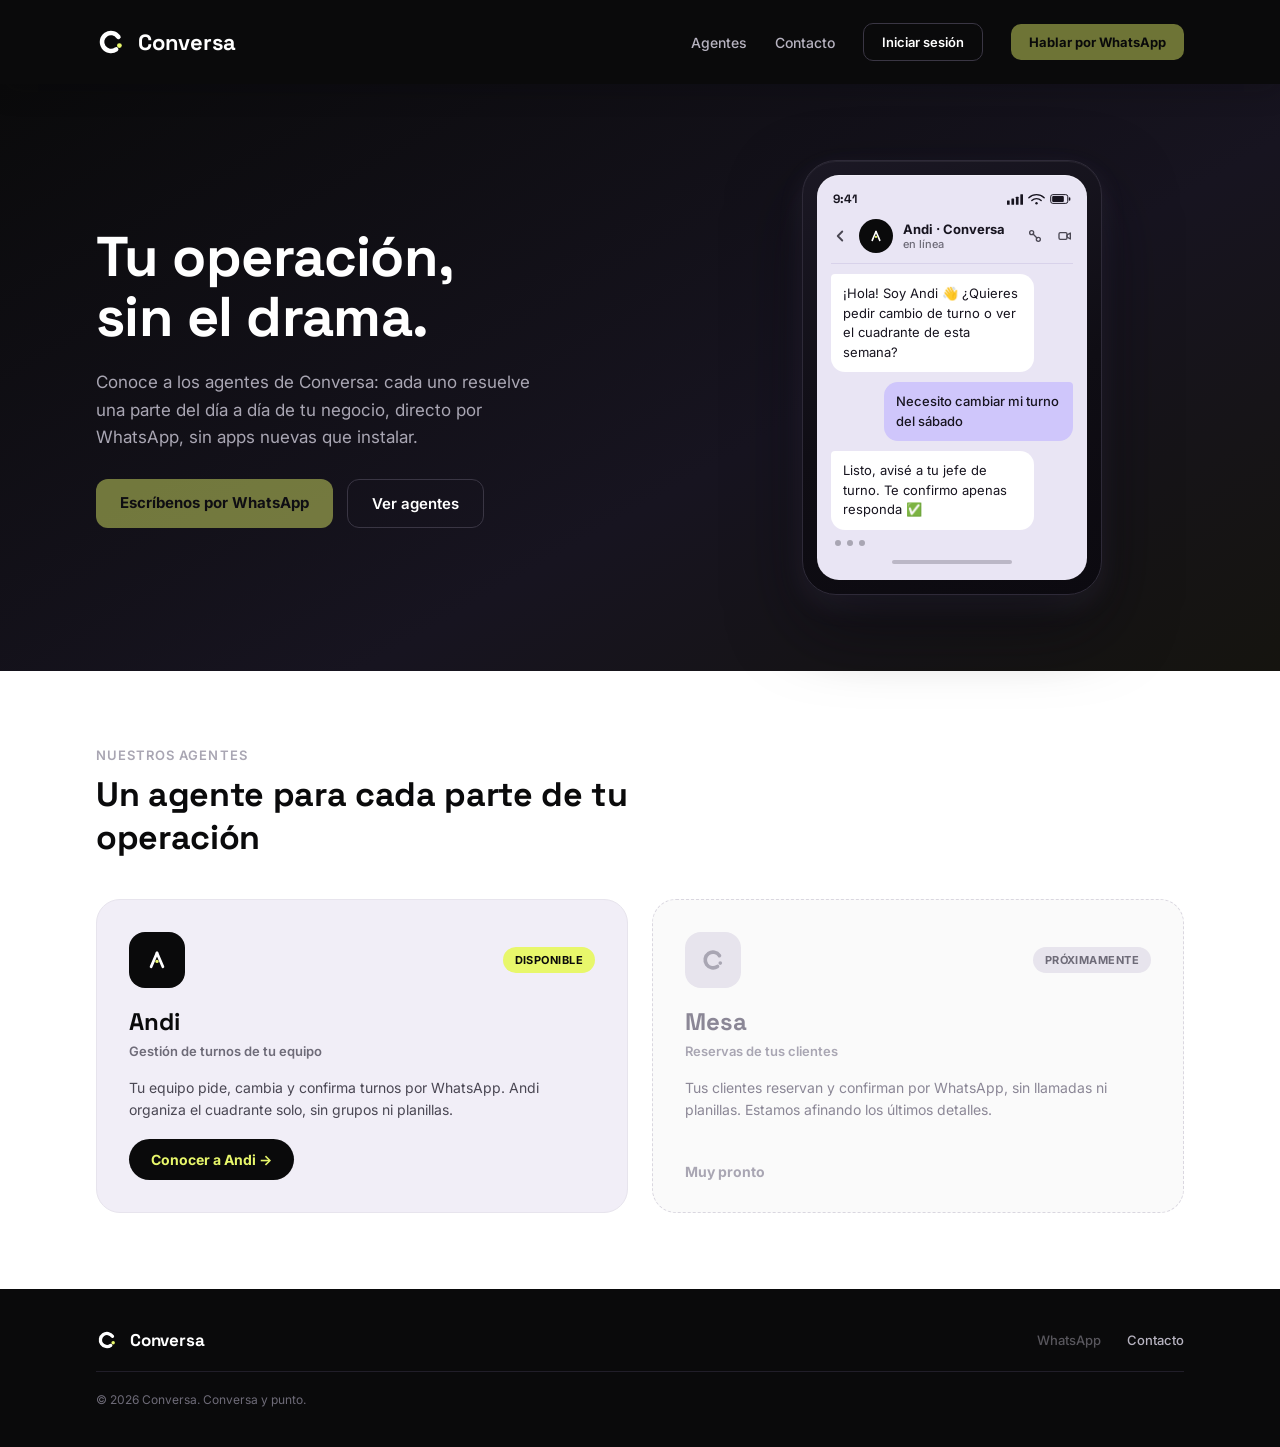
==== index.html @ 191d2235 "Hero polish: sticky nav, smooth scroll, premium phone mockup, drop generic badge - .site-header is n" ====
<!doctype html>
<html lang="es">
<head>
<meta charset="utf-8">
<title>Conversa — Tu operación, sin el drama.</title>
<meta name="viewport" content="width=device-width, initial-scale=1">
<meta name="description" content="Agentes de IA que atienden por WhatsApp y gestionan el día a día de tu negocio.">
<meta name="google-site-verification" content="Ja4Rn6n4qUlso83JG4or7ZB8KEGTxTbLcKheIMZyKb4" />
<link rel="icon" href="favicon.svg" type="image/svg+xml">
<link href="https://fonts.googleapis.com/css2?family=Space+Grotesk:wght@700&family=Inter:wght@400;500;600;700&display=swap" rel="stylesheet">
<link rel="stylesheet" href="css/styles.css">
</head>
<body>

<header class="site-header">
  <div class="container header-inner">
    <div class="brand">
      <svg class="logo" viewBox="0 0 100 100" width="30" height="30" fill="none" role="img" aria-label="Logo de Conversa">
        <circle cx="50" cy="50" r="30" stroke="#FFFFFF" stroke-width="15" stroke-linecap="round" stroke-dasharray="141 47" transform="rotate(55 50 50)"></circle>
        <circle cx="78" cy="62" r="8" fill="#E8F76B"></circle>
      </svg>
      <span class="brand-name">Conversa</span>
    </div>
    <nav class="header-nav">
      <a class="nav-link" href="#agentes">Agentes</a>
      <a class="nav-link" href="#contacto">Contacto</a>
      <!-- TODO: apuntar al dashboard real cuando esté conectado -->
      <a class="btn btn-secondary btn-sm" href="#">Iniciar sesión</a>
      <a class="btn btn-primary btn-sm" aria-disabled="true">Hablar por WhatsApp</a>
    </nav>
  </div>
</header>

<main>
  <section class="hero">
    <div class="container hero-inner">
      <div class="hero-copy">
        <h1>Tu operación,<br>sin el drama.</h1>
        <p>Conoce a los agentes de Conversa: cada uno resuelve una parte del día a día de tu negocio, directo por WhatsApp, sin apps nuevas que instalar.</p>
        <div class="hero-actions">
          <a class="btn btn-primary" aria-disabled="true">Escríbenos por WhatsApp</a>
          <a class="btn btn-secondary" href="#agentes">Ver agentes</a>
        </div>
      </div>
      <div class="hero-phone-wrap">
        <div class="phone">
          <div class="phone-screen">
            <div class="phone-statusbar" aria-hidden="true">
              <span class="phone-statusbar-time">9:41</span>
              <div class="phone-statusbar-icons">
                <svg viewBox="0 0 18 12" width="16" height="11" fill="none" aria-hidden="true">
                  <rect x="0" y="7" width="3" height="5" rx="0.5" fill="#17141F"></rect>
                  <rect x="5" y="5" width="3" height="7" rx="0.5" fill="#17141F"></rect>
                  <rect x="10" y="3" width="3" height="9" rx="0.5" fill="#17141F"></rect>
                  <rect x="15" y="0" width="3" height="12" rx="0.5" fill="#17141F"></rect>
                </svg>
                <svg viewBox="0 0 20 14" width="17" height="12" fill="none" aria-hidden="true">
                  <path d="M1 5.5a13 13 0 0 1 18 0" stroke="#17141F" stroke-width="1.6" stroke-linecap="round"></path>
                  <path d="M4.5 8.7a8 8 0 0 1 11 0" stroke="#17141F" stroke-width="1.6" stroke-linecap="round"></path>
                  <circle cx="10" cy="12" r="1.4" fill="#17141F"></circle>
                </svg>
                <svg viewBox="0 0 25 12" width="21" height="10" fill="none" aria-hidden="true">
                  <rect x="0.75" y="0.75" width="20.5" height="10.5" rx="2.5" stroke="#17141F" stroke-width="1.2"></rect>
                  <rect x="2.5" y="2.5" width="14" height="7" rx="1.2" fill="#17141F"></rect>
                  <rect x="22.5" y="4" width="1.8" height="4" rx="0.9" fill="#17141F"></rect>
                </svg>
              </div>
            </div>
            <div class="chat-header">
              <svg class="chat-back" viewBox="0 0 24 24" width="18" height="18" fill="none" stroke="#4A4753" stroke-width="2.5" stroke-linecap="round" stroke-linejoin="round" aria-hidden="true">
                <path d="M15 18l-6-6 6-6"></path>
              </svg>
              <div class="chat-avatar">
                <svg viewBox="0 0 100 100" width="18" height="18" fill="none" stroke="#FFFFFF" stroke-width="9" stroke-linecap="round" stroke-linejoin="round" role="img" aria-label="Logo de Andi">
                  <path d="M 50 25 L 29 74"></path>
                  <path d="M 50 25 L 71 74"></path>
                  <circle cx="50" cy="55" r="6" fill="#E8F76B" stroke="none"></circle>
                </svg>
              </div>
              <div class="chat-header-text">
                <span class="chat-name">Andi · Conversa</span>
                <span class="chat-status">en línea</span>
              </div>
              <div class="chat-header-actions">
                <svg viewBox="0 0 24 24" width="16" height="16" fill="none" aria-hidden="true">
                  <circle cx="7" cy="7" r="3" stroke="#4A4753" stroke-width="2"></circle>
                  <circle cx="17" cy="17" r="3" stroke="#4A4753" stroke-width="2"></circle>
                  <line x1="9.1" y1="9.1" x2="14.9" y2="14.9" stroke="#4A4753" stroke-width="2" stroke-linecap="round"></line>
                </svg>
                <svg viewBox="0 0 24 24" width="16" height="16" fill="none" aria-hidden="true">
                  <rect x="3" y="7" width="12" height="10" rx="2" stroke="#4A4753" stroke-width="2"></rect>
                  <path d="M15 10.5l5-3v9l-5-3z" stroke="#4A4753" stroke-width="2" stroke-linejoin="round"></path>
                </svg>
              </div>
            </div>
            <div class="bubble bubble-in">¡Hola! Soy Andi 👋 ¿Quieres pedir cambio de turno o ver el cuadrante de esta semana?</div>
            <div class="bubble bubble-out">Necesito cambiar mi turno del sábado</div>
            <div class="bubble bubble-in">Listo, avisé a tu jefe de turno. Te confirmo apenas responda ✅</div>
            <div class="typing-dots">
              <span></span><span></span><span></span>
            </div>
            <div class="phone-home-indicator" aria-hidden="true"></div>
          </div>
        </div>
      </div>
    </div>
  </section>

  <section id="agentes" class="agentes">
    <div class="container agentes-inner">
      <div class="agentes-heading">
        <span class="kicker">Nuestros agentes</span>
        <h2>Un agente para cada parte de tu operación</h2>
      </div>
      <div class="agentes-cards">
        <article class="card card-andi">
          <div class="card-top">
            <a class="card-icon card-icon-dark" href="/andi.html" aria-label="Conocer a Andi">
              <svg viewBox="0 0 100 100" width="28" height="28" fill="none" stroke="#FFFFFF" stroke-width="10" stroke-linecap="round" stroke-linejoin="round" role="img" aria-label="Logo de Andi">
                <path d="M 50 25 L 29 74"></path>
                <path d="M 50 25 L 71 74"></path>
                <circle cx="50" cy="55" r="6" fill="#E8F76B" stroke="none"></circle>
              </svg>
            </a>
            <span class="badge-pill badge-pill-lima">Disponible</span>
          </div>
          <div class="card-title">
            <span class="card-name">Andi</span>
            <span class="card-subtitle">Gestión de turnos de tu equipo</span>
          </div>
          <p class="card-desc">Tu equipo pide, cambia y confirma turnos por WhatsApp. Andi organiza el cuadrante solo, sin grupos ni planillas.</p>
          <a class="card-link card-link-cta" href="/andi.html">Conocer a Andi →</a>
        </article>
        <article class="card card-mesa">
          <div class="card-top">
            <div class="card-icon card-icon-light">
              <svg viewBox="0 0 100 100" width="26" height="26" fill="none" role="img" aria-label="Logo de Mesa">
                <circle cx="50" cy="50" r="30" stroke="#A9A6B3" stroke-width="14" stroke-linecap="round" stroke-dasharray="141 47" transform="rotate(55 50 50)"></circle>
                <circle cx="78" cy="62" r="7" fill="#A9A6B3"></circle>
              </svg>
            </div>
            <span class="badge-pill badge-pill-muted">Próximamente</span>
          </div>
          <div class="card-title">
            <span class="card-name card-name-muted">Mesa</span>
            <span class="card-subtitle card-subtitle-muted">Reservas de tus clientes</span>
          </div>
          <p class="card-desc card-desc-muted">Tus clientes reservan y confirman por WhatsApp, sin llamadas ni planillas. Estamos afinando los últimos detalles.</p>
          <span class="card-link card-link-muted">Muy pronto</span>
        </article>
      </div>
    </div>
  </section>
</main>

<footer id="contacto" class="site-footer">
  <div class="container footer-inner">
    <div class="footer-top">
      <div class="brand">
        <svg class="logo" viewBox="0 0 100 100" width="22" height="22" fill="none" role="img" aria-label="Logo de Conversa">
          <circle cx="50" cy="50" r="30" stroke="#FFFFFF" stroke-width="15" stroke-linecap="round" stroke-dasharray="141 47" transform="rotate(55 50 50)"></circle>
          <circle cx="78" cy="62" r="8" fill="#E8F76B"></circle>
        </svg>
        <span class="brand-name brand-name-sm">Conversa</span>
      </div>
      <nav class="footer-nav">
        <a aria-disabled="true">WhatsApp</a>
        <a href="#contacto">Contacto</a>
      </nav>
    </div>
    <div class="footer-divider"></div>
    <span class="footer-copy">© 2026 Conversa. Conversa y punto.</span>
  </div>
</footer>

<script src="js/whatsapp.js"></script>
</body>
</html>
---- css/styles.css ----
:root {
  --lila: #CFC6FB;
  --lima: #E8F76B;
  --tinta: #0A0A0B;
  --papel: #FFFFFF;
  --gris: #6E6B78;
  --hero-gradient: linear-gradient(150deg, #0A0A0B 0%, #171420 60%, #15140F 100%);
}

* { box-sizing: border-box; }

html {
  scroll-behavior: smooth;
  scroll-padding-top: 84px; /* altura del header fijo, para que los links del nav no lo tapen */
}

body {
  margin: 0;
  background: var(--papel);
  color: var(--tinta);
  font-family: 'Inter', sans-serif;
}

a { text-decoration: none; }
button { font-family: inherit; }

.container {
  max-width: 1200px;
  margin: 0 auto;
  padding: 0 56px;
}

/* HEADER */
.site-header {
  background: var(--tinta);
  position: sticky;
  top: 0;
  z-index: 40;
  box-shadow: 0 8px 24px rgba(10, 10, 11, 0.18);
}
.header-inner {
  height: 84px;
  display: flex;
  align-items: center;
  justify-content: space-between;
}
.brand { display: flex; align-items: center; gap: 12px; }
.brand-name { font-family: 'Space Grotesk', sans-serif; font-weight: 700; font-size: 22px; letter-spacing: -0.01em; color: var(--papel); }
.brand-name-sm { font-size: 17px; }

.header-nav { display: flex; align-items: center; gap: 28px; }
.nav-link { font-weight: 500; font-size: 14px; color: #B7B3C0; }

.btn { display: inline-block; }
.btn-primary {
  background: var(--lima);
  color: var(--tinta);
  font-weight: 700;
  font-size: 15px;
  padding: 14px 24px;
  border-radius: 12px;
  transition: background 150ms ease;
}
.btn-primary:hover { background: #D8EC55; }
.btn-secondary {
  background: transparent;
  border: 1px solid #3A3644;
  color: var(--papel);
  font-weight: 600;
  font-size: 15px;
  padding: 14px 24px;
  border-radius: 12px;
  transition: color 150ms ease, border-color 150ms ease;
}
.btn-secondary:hover { color: var(--lila); border-color: var(--lila); }
.btn-sm { font-size: 13px; padding: 10px 18px; border-radius: 10px; }

/* HERO */
.hero { background: var(--hero-gradient); }
.hero-inner {
  padding: 76px 56px;
  display: flex;
  align-items: center;
  gap: 56px;
}
.hero-copy { flex: 1.1; display: flex; flex-direction: column; gap: 22px; }

.hero h1 {
  margin: 0;
  font-family: 'Space Grotesk', sans-serif;
  font-weight: 700;
  font-size: 56px;
  line-height: 1.08;
  letter-spacing: -0.01em;
  color: var(--papel);
}

.hero p { margin: 0; font-weight: 400; font-size: 17px; line-height: 1.6; color: #A9A6B3; max-width: 460px; }

.hero-actions { display: flex; gap: 14px; margin-top: 6px; }

.hero-phone-wrap { flex: 0.9; display: flex; justify-content: center; }

.phone {
  width: 300px;
  border-radius: 34px;
  background: linear-gradient(160deg, #1B1824 0%, #0F0D14 55%, #0C0A10 100%);
  border: 1px solid #2E2A38;
  padding: 14px;
  box-shadow:
    0 30px 70px rgba(10, 8, 16, 0.55),
    0 10px 26px rgba(207, 198, 251, 0.10),
    inset 0 1px 0 rgba(255, 255, 255, 0.06);
}
.phone-screen {
  background: #E9E5F4;
  border-radius: 22px;
  padding: 16px 14px;
  display: flex;
  flex-direction: column;
  gap: 10px;
  min-height: 380px;
  overflow: hidden;
  box-shadow: inset 0 1px 0 rgba(255, 255, 255, 0.35);
}
.phone-statusbar {
  display: flex;
  align-items: center;
  justify-content: space-between;
  padding: 0 2px 2px;
}
.phone-statusbar-time { font-family: 'Space Grotesk', sans-serif; font-weight: 700; font-size: 12px; color: #17141F; }
.phone-statusbar-icons { display: flex; align-items: center; gap: 5px; }
.chat-header {
  display: flex;
  align-items: center;
  gap: 10px;
  padding-bottom: 10px;
  border-bottom: 1px solid #D8D2EA;
}
.chat-back { flex-shrink: 0; }
.chat-header-actions { display: flex; align-items: center; gap: 14px; margin-left: auto; }
.phone-home-indicator {
  width: 120px;
  height: 4px;
  border-radius: 999px;
  background: rgba(23, 20, 32, 0.22);
  margin: 4px auto 0;
  flex-shrink: 0;
}
.chat-avatar {
  width: 34px;
  height: 34px;
  border-radius: 999px;
  background: var(--tinta);
  display: flex;
  align-items: center;
  justify-content: center;
}
.chat-header-text { display: flex; flex-direction: column; }
.chat-name { font-weight: 700; font-size: 13px; color: #17141F; }
.chat-status { font-weight: 500; font-size: 11px; color: var(--gris); }

.bubble { font-size: 13px; line-height: 1.5; color: #17141F; padding: 10px 12px; }
.bubble-in { align-self: flex-start; max-width: 84%; background: var(--papel); border-radius: 4px 14px 14px 14px; }
.bubble-out { align-self: flex-end; max-width: 78%; background: var(--lila); border-radius: 14px 4px 14px 14px; font-weight: 500; }

.typing-dots { align-self: flex-start; margin-top: auto; display: flex; gap: 6px; padding-left: 4px; }
.typing-dots span { width: 6px; height: 6px; border-radius: 999px; background: #A9A6B3; }

/* AGENTES */
.agentes { background: var(--papel); }
.agentes-inner {
  padding: 76px 56px;
  display: flex;
  flex-direction: column;
  gap: 40px;
}
.agentes-heading { display: flex; flex-direction: column; gap: 10px; max-width: 600px; }
.kicker { font-weight: 600; font-size: 13px; letter-spacing: 0.08em; color: #A9A6B3; text-transform: uppercase; }
.agentes-heading h2 {
  margin: 0;
  font-family: 'Space Grotesk', sans-serif;
  font-weight: 700;
  font-size: 34px;
  letter-spacing: -0.01em;
  color: var(--tinta);
}

.agentes-cards { display: flex; gap: 24px; }

.card {
  flex: 1;
  border-radius: 24px;
  padding: 32px;
  display: flex;
  flex-direction: column;
  gap: 18px;
}
.card-andi { background: #F1EEF7; border: 1px solid #E7E4ED; }
.card-mesa { background: #FAFAFA; border: 1px dashed #DAD7E0; }

.card-top { display: flex; align-items: center; justify-content: space-between; }
.card-icon { width: 56px; height: 56px; border-radius: 16px; display: flex; align-items: center; justify-content: center; }
.card-icon-dark { background: var(--tinta); }
.card-icon-light { background: #E7E4ED; }

.badge-pill { font-weight: 700; font-size: 11px; letter-spacing: 0.04em; padding: 6px 12px; border-radius: 999px; text-transform: uppercase; }
.badge-pill-lima { background: var(--lima); color: var(--tinta); }
.badge-pill-muted { background: #E7E4ED; color: var(--gris); }

.card-title { display: flex; flex-direction: column; gap: 6px; }
.card-name { font-family: 'Space Grotesk', sans-serif; font-weight: 700; font-size: 24px; color: var(--tinta); }
.card-name-muted { color: #8B8796; }
.card-subtitle { font-weight: 600; font-size: 13px; color: var(--gris); }
.card-subtitle-muted { color: #A9A6B3; }

.card-desc { margin: 0; font-size: 14px; line-height: 1.6; color: #4A4753; }
.card-desc-muted { color: #8B8796; }

.card-link { margin-top: auto; color: var(--tinta); font-weight: 700; font-size: 14px; }
.card-link-muted { color: #A9A6B3; }
.card-link-cta {
  display: inline-flex;
  align-items: center;
  width: fit-content;
  padding: 12px 22px;
  border-radius: 999px;
  background: var(--tinta);
  color: var(--lima);
  transition: background 0.2s ease, color 0.2s ease, transform 0.2s ease;
}
.card-link-cta:hover { background: var(--lima); color: var(--tinta); transform: translateY(-2px); }

/* FOOTER */
.site-footer { background: var(--tinta); }
.footer-inner {
  padding: 40px 56px;
  display: flex;
  flex-direction: column;
  gap: 20px;
}
.footer-top { display: flex; align-items: center; justify-content: space-between; }
.footer-nav { display: flex; gap: 26px; }
.footer-nav a { font-weight: 500; font-size: 13px; color: #B7B3C0; }
.footer-divider { width: 100%; height: 1px; background: #211E29; }
.footer-copy { font-size: 12px; color: var(--gris); }

/* PÁGINA ANDI — SCROLLYTELLING */
.scrolly { background: linear-gradient(135deg, #CFC6FB 0%, #E8F76B 100%); }
.scrolly-inner { display: flex; align-items: flex-start; gap: 56px; padding-top: 64px; padding-bottom: 64px; }

.scrolly-text { flex: 1; min-width: 0; display: flex; flex-direction: column; }
.scrolly-step { min-height: 80vh; display: flex; flex-direction: column; justify-content: center; gap: 16px; }
.scrolly-step h2 { margin: 0; font-family: 'Space Grotesk', sans-serif; font-weight: 700; font-size: 32px; letter-spacing: -0.01em; color: var(--tinta); }
.scrolly-step p { margin: 0; font-size: 16px; line-height: 1.6; color: var(--gris); max-width: 420px; }
/* Contraste sobre el degradado lila/lima: los párrafos de los pasos (no el hero) usan un gris más oscuro */
.scrolly-step:not(.scrolly-hero) p { color: #4A4753; }

.andi-headline {
  margin: 0;
  font-family: 'Space Grotesk', sans-serif;
  font-weight: 700;
  font-size: 56px;
  letter-spacing: -0.01em;
  color: var(--tinta);
}
.scrolly-hero-subtitle { margin: 0; font-size: 17px; line-height: 1.6; color: var(--gris); max-width: 440px; }
.scrolly-hero .btn { width: fit-content; }

/* Resaltes de texto dentro del tutorial: tinta sobre el degradado, contrasta en la zona lila y en la lima */
.scrolly-step .hl { color: var(--tinta); font-weight: 700; }
.scrolly-step .hl-underline { color: var(--tinta); font-weight: 700; text-decoration: underline; }

/* Columna fija de celulares (ancho fijo: 2 celulares de 290px + gap + margen, cabe en el content-box de 1088px del .container) */
.scrolly-sticky {
  flex: 0 0 620px;
  position: sticky;
  top: 84px; /* pegado justo debajo del header, ahora que .site-header también es sticky */
  padding-top: 24px; /* separación del header fijo — el mode-toggle es el primer elemento visible en desktop */
  display: flex;
  flex-direction: column;
  align-items: center;
  gap: 12px;
}

.phone-tabs { display: none; }
.phone-tab {
  border: 1px solid #3A3644;
  background: transparent;
  color: var(--tinta);
  font-weight: 600;
  font-size: 13px;
  padding: 8px 16px;
  min-height: 44px;
  display: inline-flex;
  align-items: center;
  justify-content: center;
  border-radius: 999px;
  cursor: pointer;
  transition: color 150ms ease, border-color 150ms ease, background 150ms ease;
}
.phone-tab.active { background: var(--tinta); color: var(--papel); border-color: var(--tinta); }

.mode-toggle {
  display: flex;
  gap: 8px;
  background: #F1EEF7;
  padding: 5px;
  border-radius: 999px;
  opacity: 0;
  pointer-events: none;
  transition: opacity 200ms ease;
}
.mode-toggle.visible { opacity: 1; pointer-events: auto; }
.mode-toggle-btn {
  border: 1px solid #3A3644;
  background: transparent;
  color: var(--tinta);
  font-weight: 600;
  font-size: 13px;
  padding: 6px 16px;
  min-height: 44px;
  display: inline-flex;
  align-items: center;
  justify-content: center;
  border-radius: 999px;
  cursor: pointer;
  transition: color 150ms ease, border-color 150ms ease, background 150ms ease;
}
.mode-toggle-btn:not(.active):hover { color: var(--lila); border-color: var(--lila); }
.mode-toggle-btn.active { background: var(--lima); color: var(--tinta); border-color: var(--lima); }

.phones-wrap { display: flex; gap: 16px; align-items: flex-start; justify-content: center; width: 100%; }
.phone-slot {
  display: flex;
  flex-direction: column;
  align-items: center;
  flex: 1;
  opacity: 0.9;
  transform: scale(1);
  transition: opacity 350ms ease, transform 350ms ease, flex 350ms ease, margin 350ms ease;
}
.phone-slot.is-focused { opacity: 1; transform: scale(1.03); }
.phone-label { font-weight: 600; font-size: 12px; color: var(--gris); margin-bottom: 4px; opacity: 0; transition: opacity 300ms ease; }
.phone-label.visible { opacity: 1; }

.demo-phone { width: 290px; padding: 10px; }
.demo-phone .phone-screen { height: 610px; min-height: 0; gap: 8px; }
.phone-with-banner { position: relative; }

/* Mensajes dentro del celular: SOLO auto-scroll por JS, sin scroll del usuario */
.chat-messages { display: flex; flex-direction: column; gap: 8px; flex: 1; min-height: 0; overflow: hidden; }
.demo-phone .bubble { font-size: 12px; }

.bubble-typing { display: flex; gap: 4px; align-items: center; padding: 10px 12px; }
.bubble-typing .dot { width: 5px; height: 5px; border-radius: 999px; background: #A9A6B3; animation: dotPulse 1s infinite ease-in-out; }
.bubble-typing .dot:nth-child(2) { animation-delay: 0.15s; }
.bubble-typing .dot:nth-child(3) { animation-delay: 0.3s; }
@keyframes dotPulse { 0%, 80%, 100% { opacity: 0.3; } 40% { opacity: 1; } }

.msg-enter { animation: msgIn 350ms ease forwards; }
@keyframes msgIn { from { opacity: 0; transform: translateY(8px); } to { opacity: 1; transform: translateY(0); } }

/* Burbuja de confirmación: entrada con un pequeño "pop" para que se sienta como un alivio */
.msg-pop { animation: msgPop 380ms cubic-bezier(0.34, 1.56, 0.64, 1) forwards; }
@keyframes msgPop { from { opacity: 0; transform: scale(0.9); } to { opacity: 1; transform: scale(1); } }
/* El banner ya tiene su propio transform de centrado (translateX(-50%)); msgIn lo pisaría */
.phone-banner.msg-enter { animation: bannerIn 350ms ease forwards; }
@keyframes bannerIn { from { opacity: 0; transform: translateX(-50%) translateY(8px); } to { opacity: 1; transform: translateX(-50%) translateY(0); } }

.msg-buttons-block { display: flex; flex-direction: column; gap: 6px; margin-top: 2px; }
.msg-buttons { display: flex; gap: 6px; }
.decision-note { display: flex; align-items: center; gap: 5px; color: var(--tinta); font-weight: 700; font-size: 10px; }
.decision-note svg { flex-shrink: 0; }
.msg-pill {
  -webkit-appearance: none;
  appearance: none;
  background: #FFFFFF;
  border: 1px solid #D8D2EA;
  color: #17141F;
  font-size: 11px;
  font-weight: 600;
  padding: 6px 12px;
  border-radius: 999px;
  cursor: pointer;
  transition: background 200ms ease, border-color 200ms ease, color 200ms ease, opacity 200ms ease;
}
.msg-pill:hover:not(.tapped):not(.dimmed) { border-color: var(--lila); background: rgba(207, 198, 251, 0.18); }
.msg-pill:focus-visible { outline: 2px solid var(--lila); outline-offset: 2px; }
.msg-pill.tapped { background: var(--lima); border-color: var(--lima); color: var(--tinta); }
.msg-pill.dimmed { opacity: 0.5; }

.config-card { background: #FFFFFF; border: 1px solid #D8D2EA; border-radius: 14px; padding: 12px; display: flex; flex-direction: column; gap: 8px; }
.config-card-title { font-size: 11px; font-weight: 700; color: #17141F; }
.config-card-options { display: flex; gap: 6px; }
.config-pill {
  -webkit-appearance: none;
  appearance: none;
  flex: 1;
  min-width: 0;
  border: 1px solid #D8D2EA;
  background: #F6F4FC;
  color: #17141F;
  font-family: inherit;
  font-size: 10px;
  font-weight: 600;
  padding: 6px 8px;
  border-radius: 999px;
  text-align: center;
  cursor: pointer;
  transition: background 200ms ease, border-color 200ms ease, color 200ms ease;
}
.config-pill:not(.active):hover { border-color: var(--lila); background: rgba(207, 198, 251, 0.25); }
.config-pill:focus-visible { outline: 2px solid var(--lila); outline-offset: 2px; }
.config-pill.active { background: var(--lima); border-color: var(--lima); color: var(--tinta); }

.mini-schedule { display: flex; flex-direction: column; gap: 2px; background: #FFFFFF; border-radius: 12px; padding: 8px; }
.mini-schedule-row { display: flex; gap: 2px; }
.mini-schedule-name { width: 34px; flex-shrink: 0; font-size: 8px; font-weight: 700; color: #17141F; display: flex; align-items: center; }
.mini-schedule-cell { flex: 1; height: 20px; border-radius: 4px; background: #F1EEF7; display: flex; align-items: center; justify-content: center; font-size: 6px; color: var(--gris); }
.mini-schedule-head .mini-schedule-cell { background: transparent; font-weight: 700; color: var(--gris); }
.mini-schedule-cell.off { background: transparent; }
.mini-schedule-cell.highlight-lila { background: var(--lila); color: #17141F; font-weight: 700; }
.mini-schedule-cell.highlight-lima { background: var(--lima); color: var(--tinta); font-weight: 700; }
/* Anillo sutil sobre el turno de Mateo en el paso "Camila revisa el cuadrante": llama la atención sin pisar el relleno lila/lima que ya usa el estado "después" */
.mini-schedule-cell.spotlight { box-shadow: 0 0 0 2px var(--tinta); }

/* [hidden] debe ganarle a .phone-banner{display:flex}, si no el atributo hidden queda sin efecto */
.phone-banner[hidden] { display: none; }
.phone-banner {
  position: absolute;
  left: 50%;
  top: 100%;
  transform: translateX(-50%);
  width: calc(100% - 16px);
  background: #FFFFFF;
  border-radius: 14px;
  padding: 10px 12px;
  margin-top: 10px;
  box-shadow: 0 12px 28px rgba(0,0,0,0.2);
  display: flex;
  gap: 8px;
  align-items: flex-start;
  z-index: 2;
}
.phone-banner-icon { font-size: 16px; line-height: 1; }
.phone-banner-text { display: flex; flex-direction: column; gap: 2px; }
.phone-banner-text strong { font-size: 11px; color: #17141F; }
.phone-banner-text span { font-size: 10px; line-height: 1.4; color: #4A4753; }

/* PÁGINA ANDI — FEATURES (pausa dentro de la columna de texto del tutorial, entre el hero y el paso 1) */
.scrolly-cards { padding: 24px 0 40px; min-height: 0; }
.scrolly-cards .feature-cards { flex-direction: column; gap: 16px; }
.feature-cards { display: flex; gap: 24px; width: 100%; }
.feature-card {
  flex: 1;
  background: #F1EEF7;
  border: 1px solid #E7E4ED;
  border-radius: 20px;
  padding: 32px;
  display: flex;
  flex-direction: column;
  align-items: flex-start;
  text-align: left;
  gap: 14px;
}
.feature-icon {
  width: 48px;
  height: 48px;
  border-radius: 12px;
  background: #E3DDFA;
  display: flex;
  align-items: center;
  justify-content: center;
  font-size: 22px;
}
.feature-title { margin: 0; font-family: 'Space Grotesk', sans-serif; font-weight: 700; font-size: 18px; color: var(--tinta); }
.feature-desc { margin: 0; font-size: 14px; line-height: 1.6; color: var(--gris); }

/* Animación de "split" del celular (solo desktop) */
@media (min-width: 900px) {
  .phones-wrap.solo .phone-slot[data-phone="jefe"] {
    flex: 0 0 0;
    opacity: 0;
    transform: translateX(-16px);
    overflow: hidden;
    margin: 0;
    pointer-events: none;
  }
  .phones-wrap.solo .phone-slot[data-phone="camila"] { margin: 0 auto; }
}

/* RESPONSIVE */
@media (max-width: 899px) {
  .hero-inner { flex-direction: column; align-items: stretch; }
  .agentes-cards { flex-direction: column; }
  .feature-cards { flex-direction: column; }

  .scrolly-inner { flex-direction: column-reverse; gap: 24px; }
  .scrolly-sticky {
    position: sticky;
    top: 84px;
    flex-basis: auto;
    width: 100%;
    z-index: 5;
    background: var(--papel);
    padding-bottom: 16px;
    padding-top: 24px;
  }
  .scrolly-step { min-height: auto; padding: 40px 0; }
  .phone-tabs { display: flex; gap: 8px; }
  .phone-slot { display: none; }
  .phone-slot.tab-active { display: flex; }
  .demo-phone { width: min(240px, 70vw); }
  .demo-phone .phone-screen { height: 46vh; }
}

@media (max-width: 599px) {
  .container { padding-left: 20px; padding-right: 20px; }
  .hero h1 { font-size: 40px; }
  .andi-headline { font-size: 40px; }
  .header-nav .nav-link { display: none; }
}

/* ACCESIBILIDAD */

/* Foco de teclado: todo elemento enfocable debe mostrar un anillo visible (WAI-ARIA / web-guidelines) */
.nav-link:focus-visible,
.brand:focus-visible,
.btn:focus-visible,
.card-link:focus-visible,
.phone-tab:focus-visible,
.mode-toggle-btn:focus-visible {
  outline: 2px solid var(--lila);
  outline-offset: 2px;
  border-radius: 4px;
}

/* Elementos aria-disabled (ej. CTAs de WhatsApp aún sin conectar): deben leerse como inactivos,
   no como un botón lima activo que no responde al tap. pointer-events:none también apaga el :hover. */
[aria-disabled="true"] {
  opacity: 0.45;
  cursor: not-allowed;
  pointer-events: none;
}

@media (prefers-reduced-motion: reduce) {
  html { scroll-behavior: auto; }
  .msg-enter { animation: none; opacity: 1; transform: none; }
  .msg-pop { animation: none; opacity: 1; transform: none; }
  .phone-banner.msg-enter { transform: translateX(-50%); }
  .bubble-typing .dot { animation: none; }
  .phone-slot, .phone-banner, .phone-label, .mode-toggle,
  .btn-primary, .btn-secondary, .mode-toggle-btn, .phone-tab,
  .msg-pill, .config-pill {
    transition: none;
  }
}
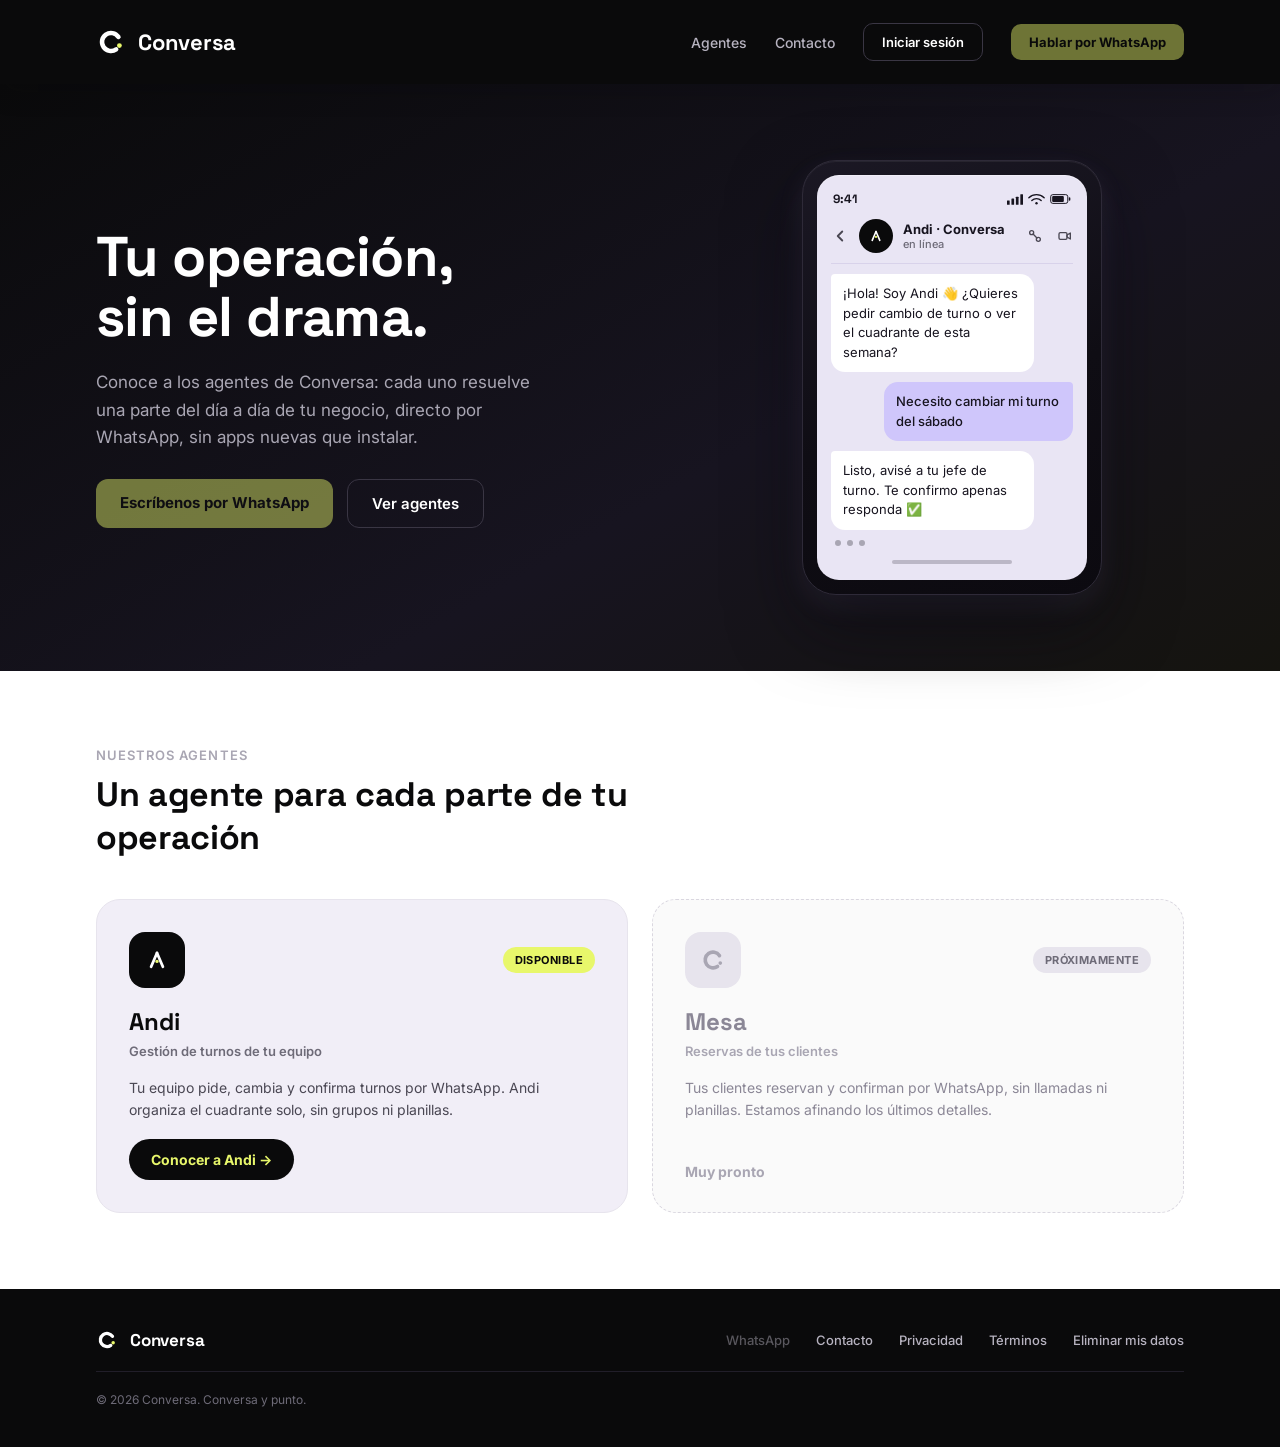
==== commit f58c3b11: "Agregar páginas legales: privacidad, términos y eliminación de datos Requeridas por Meta para pasar " ====
--- a/index.html
+++ b/index.html
@@ -166,6 +166,9 @@
       <nav class="footer-nav">
         <a aria-disabled="true">WhatsApp</a>
         <a href="#contacto">Contacto</a>
+        <a href="privacidad.html">Privacidad</a>
+        <a href="terminos.html">Términos</a>
+        <a href="eliminar-datos.html">Eliminar mis datos</a>
       </nav>
     </div>
     <div class="footer-divider"></div>
--- a/css/styles.css
+++ b/css/styles.css
@@ -240,8 +240,8 @@
   flex-direction: column;
   gap: 20px;
 }
-.footer-top { display: flex; align-items: center; justify-content: space-between; }
-.footer-nav { display: flex; gap: 26px; }
+.footer-top { display: flex; align-items: center; justify-content: space-between; flex-wrap: wrap; gap: 16px; }
+.footer-nav { display: flex; flex-wrap: wrap; gap: 20px 26px; }
 .footer-nav a { font-weight: 500; font-size: 13px; color: #B7B3C0; }
 .footer-divider { width: 100%; height: 1px; background: #211E29; }
 .footer-copy { font-size: 12px; color: var(--gris); }
@@ -521,7 +521,36 @@
   .hero h1 { font-size: 40px; }
   .andi-headline { font-size: 40px; }
   .header-nav .nav-link { display: none; }
-}
+  .legal-inner { padding: 40px 20px 72px; }
+  .legal-inner h1 { font-size: 30px; }
+}
+
+/* PÁGINAS LEGALES (privacidad / términos / eliminar datos) */
+.legal { background: var(--papel); }
+.legal-inner { max-width: 720px; margin: 0 auto; padding: 56px 56px 96px; }
+.legal-inner h1 {
+  margin: 16px 0 8px;
+  font-family: 'Space Grotesk', sans-serif;
+  font-weight: 700;
+  font-size: 38px;
+  letter-spacing: -0.01em;
+  color: var(--tinta);
+}
+.legal-updated { margin: 0 0 40px; font-size: 14px; color: var(--gris); }
+.legal-body h2 {
+  margin: 36px 0 12px;
+  font-family: 'Space Grotesk', sans-serif;
+  font-weight: 700;
+  font-size: 21px;
+  letter-spacing: -0.01em;
+  color: var(--tinta);
+}
+.legal-body p { margin: 0 0 16px; font-size: 16px; line-height: 1.7; color: #4A4753; }
+.legal-body ul { margin: 0 0 16px; padding-left: 20px; }
+.legal-body li { margin-bottom: 8px; font-size: 16px; line-height: 1.7; color: #4A4753; }
+.legal-body strong { color: var(--tinta); }
+.legal-body a { color: var(--tinta); font-weight: 600; text-decoration: underline; text-decoration-color: var(--lima); text-decoration-thickness: 2px; }
+.legal-body a:hover { color: var(--gris); }
 
 /* ACCESIBILIDAD */
 
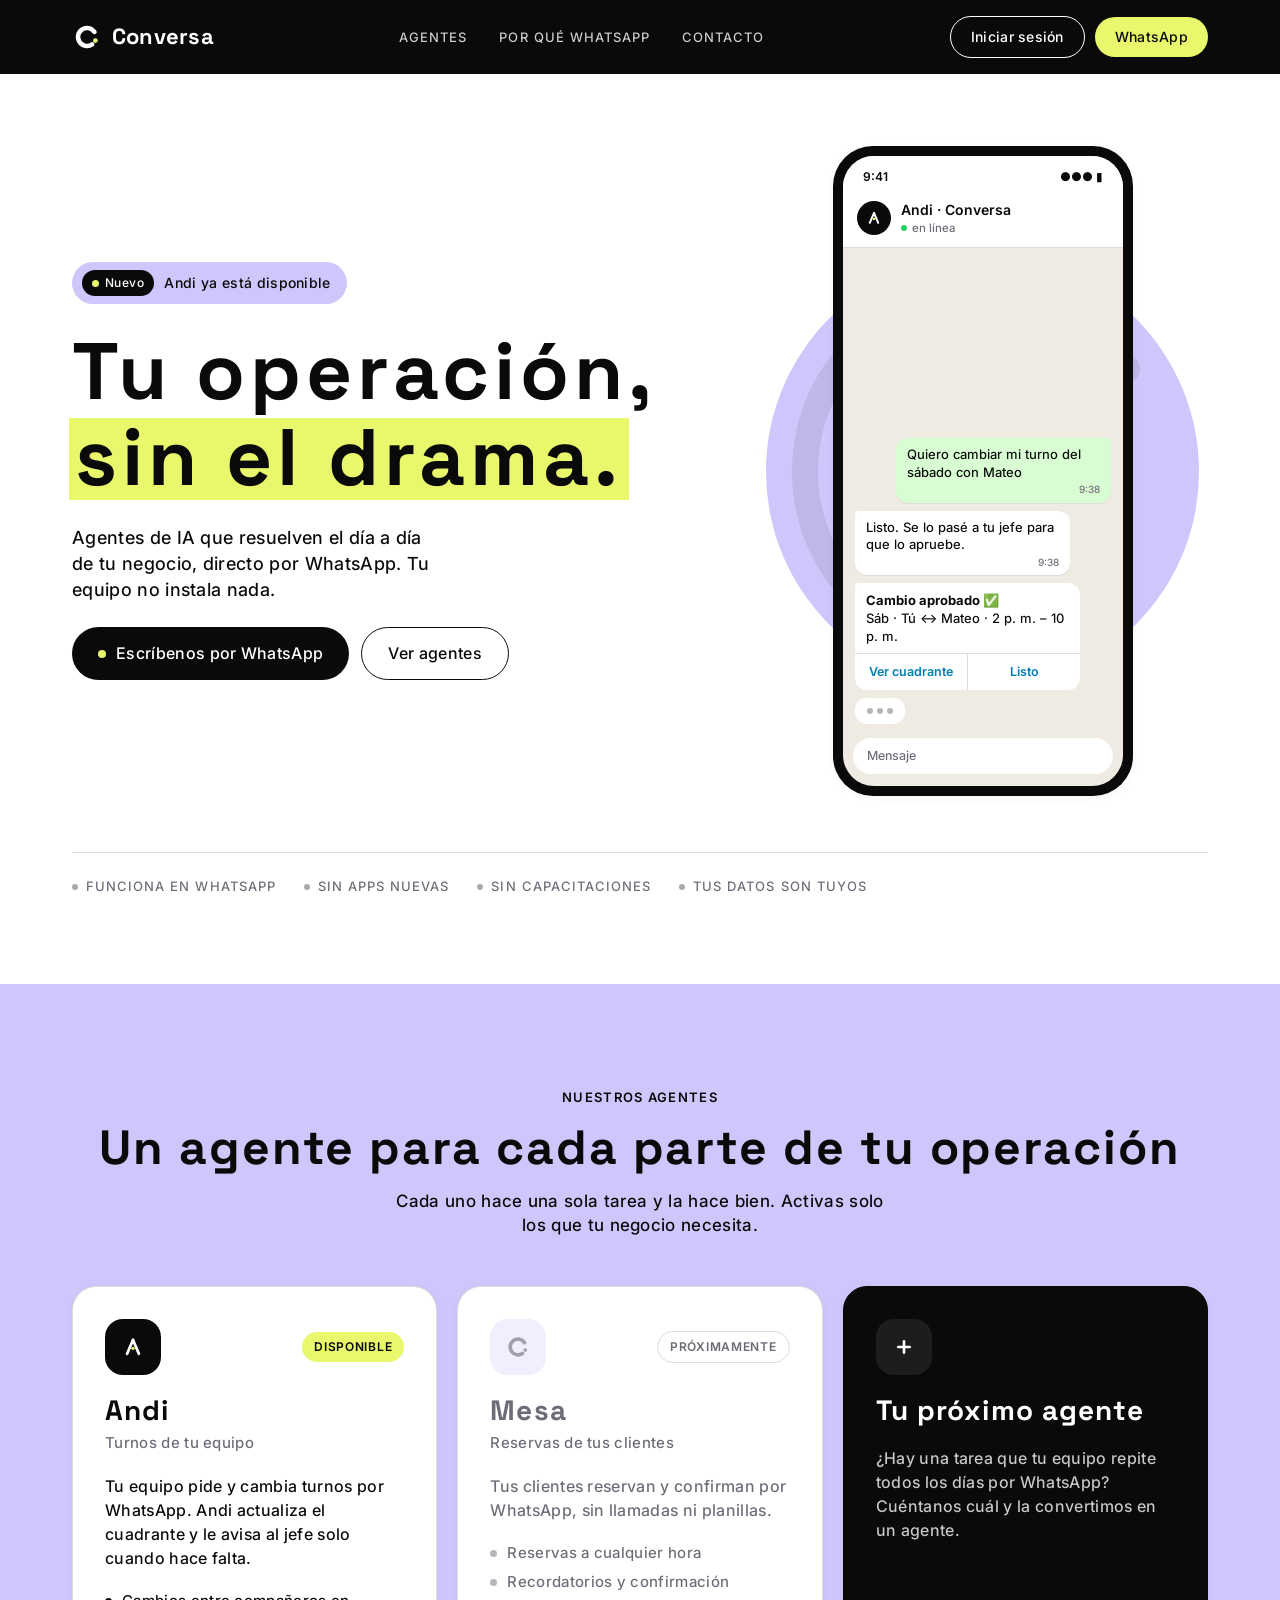
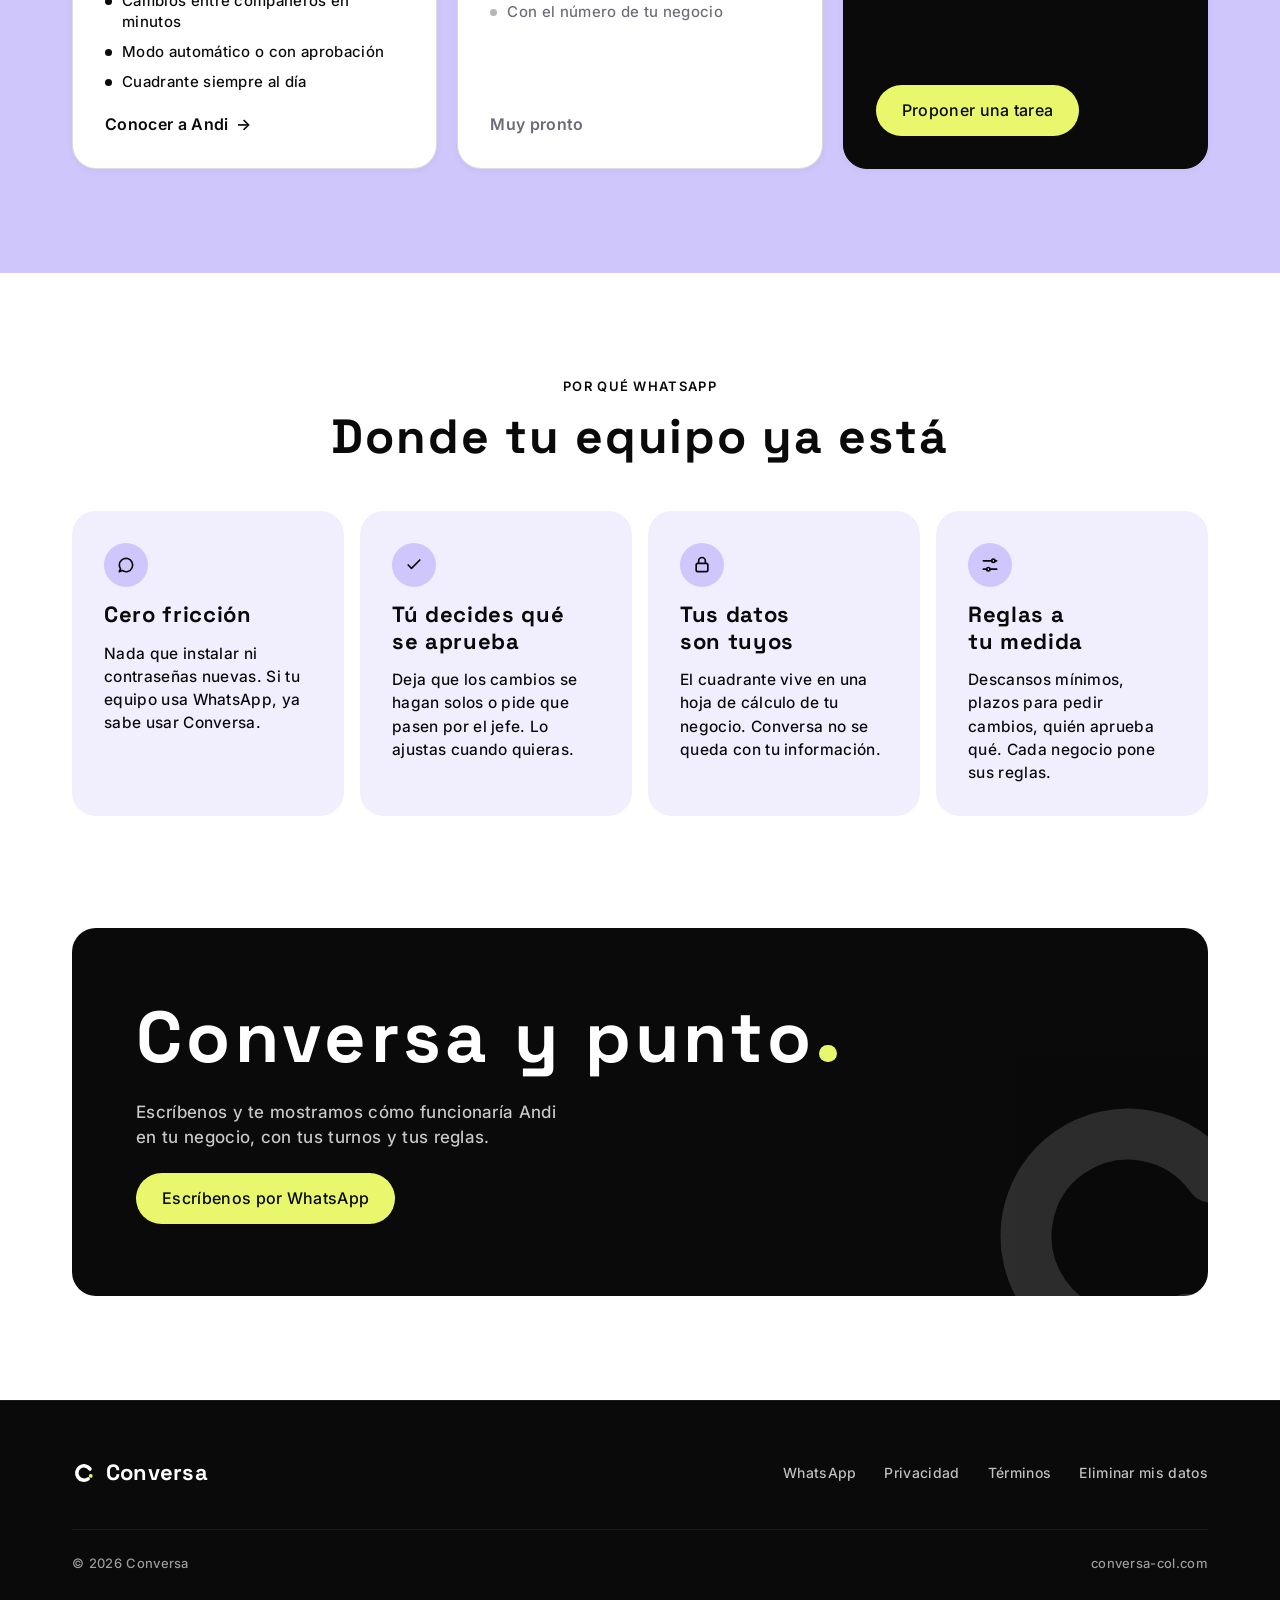
==== commit f92ace27: "Landing: rediseño estilo Going (tema claro) - index.html: body copiado tal cual de landing-going-ref" ====
--- a/index.html
+++ b/index.html
@@ -7,175 +7,230 @@
 <meta name="description" content="Agentes de IA que atienden por WhatsApp y gestionan el día a día de tu negocio.">
 <meta name="google-site-verification" content="Ja4Rn6n4qUlso83JG4or7ZB8KEGTxTbLcKheIMZyKb4" />
 <link rel="icon" href="favicon.svg" type="image/svg+xml">
-<link href="https://fonts.googleapis.com/css2?family=Space+Grotesk:wght@700&family=Inter:wght@400;500;600;700&display=swap" rel="stylesheet">
-<link rel="stylesheet" href="css/styles.css">
+<link rel="preconnect" href="https://fonts.googleapis.com">
+<link rel="preconnect" href="https://fonts.gstatic.com" crossorigin>
+<link href="https://fonts.googleapis.com/css2?family=Space+Grotesk:wght@500..700&family=Inter:wght@400..700&display=swap" rel="stylesheet">
+<link rel="stylesheet" href="css/home.css">
 </head>
 <body>
 
-<header class="site-header">
-  <div class="container header-inner">
-    <div class="brand">
-      <svg class="logo" viewBox="0 0 100 100" width="30" height="30" fill="none" role="img" aria-label="Logo de Conversa">
-        <circle cx="50" cy="50" r="30" stroke="#FFFFFF" stroke-width="15" stroke-linecap="round" stroke-dasharray="141 47" transform="rotate(55 50 50)"></circle>
-        <circle cx="78" cy="62" r="8" fill="#E8F76B"></circle>
+<header class="nav">
+  <div class="wrap nav-inner">
+    <a class="marca" href="#" aria-label="Conversa, inicio">
+      <svg viewBox="0 0 100 100" width="30" height="30" fill="none" aria-hidden="true">
+        <circle cx="50" cy="50" r="30" stroke="#FFFFFF" stroke-width="15" stroke-linecap="round" stroke-dasharray="141 47" transform="rotate(55 50 50)"/>
+        <circle cx="78" cy="62" r="8" fill="#E8F76B"/>
       </svg>
-      <span class="brand-name">Conversa</span>
-    </div>
-    <nav class="header-nav">
-      <a class="nav-link" href="#agentes">Agentes</a>
-      <a class="nav-link" href="#contacto">Contacto</a>
-      <!-- TODO: apuntar al dashboard real cuando esté conectado -->
-      <a class="btn btn-secondary btn-sm" href="#">Iniciar sesión</a>
-      <a class="btn btn-primary btn-sm" aria-disabled="true">Hablar por WhatsApp</a>
+      Conversa
+    </a>
+    <nav class="nav-links" aria-label="Secciones">
+      <a href="#agentes">Agentes</a>
+      <a href="#por-que">Por qué WhatsApp</a>
+      <a href="#contacto">Contacto</a>
     </nav>
+    <div class="nav-acciones">
+      <a class="btn btn-borde btn-sm" href="#">Iniciar sesión</a>
+      <a class="btn btn-lima btn-sm" href="https://wa.me/573053060642?text=Hola%2C%20quiero%20conocer%20a%20Andi" target="_blank" rel="noopener">WhatsApp</a>
+    </div>
   </div>
 </header>
 
 <main>
   <section class="hero">
-    <div class="container hero-inner">
-      <div class="hero-copy">
-        <h1>Tu operación,<br>sin el drama.</h1>
-        <p>Conoce a los agentes de Conversa: cada uno resuelve una parte del día a día de tu negocio, directo por WhatsApp, sin apps nuevas que instalar.</p>
-        <div class="hero-actions">
-          <a class="btn btn-primary" aria-disabled="true">Escríbenos por WhatsApp</a>
-          <a class="btn btn-secondary" href="#agentes">Ver agentes</a>
+    <div class="wrap">
+      <div class="hero-grid">
+        <div class="hero-copy">
+          <span class="estado"><span class="chip"><i></i>Nuevo</span>Andi ya está disponible</span>
+          <h1>Tu operación, <span class="resalta">sin el drama.</span></h1>
+          <p class="lead">Agentes de IA que resuelven el día a día de tu negocio, directo por WhatsApp. Tu equipo no instala nada.</p>
+          <div class="hero-acciones">
+            <a class="btn btn-tinta" href="https://wa.me/573053060642?text=Hola%2C%20quiero%20conocer%20a%20Andi" target="_blank" rel="noopener"><span class="punto"></span>Escríbenos por WhatsApp</a>
+            <a class="btn btn-borde" href="#agentes">Ver agentes</a>
+          </div>
         </div>
-      </div>
-      <div class="hero-phone-wrap">
-        <div class="phone">
-          <div class="phone-screen">
-            <div class="phone-statusbar" aria-hidden="true">
-              <span class="phone-statusbar-time">9:41</span>
-              <div class="phone-statusbar-icons">
-                <svg viewBox="0 0 18 12" width="16" height="11" fill="none" aria-hidden="true">
-                  <rect x="0" y="7" width="3" height="5" rx="0.5" fill="#17141F"></rect>
-                  <rect x="5" y="5" width="3" height="7" rx="0.5" fill="#17141F"></rect>
-                  <rect x="10" y="3" width="3" height="9" rx="0.5" fill="#17141F"></rect>
-                  <rect x="15" y="0" width="3" height="12" rx="0.5" fill="#17141F"></rect>
-                </svg>
-                <svg viewBox="0 0 20 14" width="17" height="12" fill="none" aria-hidden="true">
-                  <path d="M1 5.5a13 13 0 0 1 18 0" stroke="#17141F" stroke-width="1.6" stroke-linecap="round"></path>
-                  <path d="M4.5 8.7a8 8 0 0 1 11 0" stroke="#17141F" stroke-width="1.6" stroke-linecap="round"></path>
-                  <circle cx="10" cy="12" r="1.4" fill="#17141F"></circle>
-                </svg>
-                <svg viewBox="0 0 25 12" width="21" height="10" fill="none" aria-hidden="true">
-                  <rect x="0.75" y="0.75" width="20.5" height="10.5" rx="2.5" stroke="#17141F" stroke-width="1.2"></rect>
-                  <rect x="2.5" y="2.5" width="14" height="7" rx="1.2" fill="#17141F"></rect>
-                  <rect x="22.5" y="4" width="1.8" height="4" rx="0.9" fill="#17141F"></rect>
-                </svg>
+
+        <div class="escena" aria-label="Ejemplo de conversación con Andi en WhatsApp">
+          <div class="disco" aria-hidden="true">
+            <svg viewBox="0 0 100 100" fill="none">
+              <circle cx="50" cy="50" r="41" stroke="#0A0A0B" stroke-opacity=".08" stroke-width="6" stroke-linecap="round" stroke-dasharray="193 65" transform="rotate(55 50 50)"/>
+            </svg>
+          </div>
+          <div class="tel">
+            <div class="pantalla">
+              <div class="barra" aria-hidden="true"><span>9:41</span><span>●●● ▮</span></div>
+              <div class="chat-top">
+                <div class="avatar">
+                  <svg viewBox="0 0 100 100" width="20" height="20" fill="none" stroke="#FFFFFF" stroke-width="10" stroke-linecap="round" stroke-linejoin="round" aria-hidden="true">
+                    <path d="M 50 25 L 29 74"/><path d="M 50 25 L 71 74"/>
+                    <circle cx="50" cy="55" r="6" fill="#E8F76B" stroke="none"/>
+                  </svg>
+                </div>
+                <div><b>Andi · Conversa</b><small><i></i>en línea</small></div>
               </div>
-            </div>
-            <div class="chat-header">
-              <svg class="chat-back" viewBox="0 0 24 24" width="18" height="18" fill="none" stroke="#4A4753" stroke-width="2.5" stroke-linecap="round" stroke-linejoin="round" aria-hidden="true">
-                <path d="M15 18l-6-6 6-6"></path>
+              <div class="mensajes">
+                <div class="burbuja out">Quiero cambiar mi turno del sábado con Mateo<time>9:38</time></div>
+                <div class="burbuja in">Listo. Se lo pasé a tu jefe para que lo apruebe.<time>9:38</time></div>
+                <div class="tarjeta-chat">
+                  <p><b>Cambio aprobado ✅</b><br>Sáb · Tú ↔ Mateo · 2 p. m. – 10 p. m.</p>
+                  <div class="ops"><span>Ver cuadrante</span><span>Listo</span></div>
+                </div>
+                <div class="escribe" aria-hidden="true"><span></span><span></span><span></span></div>
+              </div>
+              <div class="input-chat" aria-hidden="true">Mensaje</div>
+            </div>
+          </div>
+        </div>
+      </div>
+
+      <div class="franja" aria-label="Lo que no necesitas">
+        <span>Funciona en WhatsApp</span>
+        <span>Sin apps nuevas</span>
+        <span>Sin capacitaciones</span>
+        <span>Tus datos son tuyos</span>
+      </div>
+    </div>
+  </section>
+
+  <section id="agentes" class="banda">
+    <div class="wrap">
+      <div class="cabeza">
+        <span class="kicker">Nuestros agentes</span>
+        <h2 class="titulo">Un agente para cada parte de tu operación</h2>
+        <p>Cada uno hace una sola tarea y la hace bien. Activas solo los que tu negocio necesita.</p>
+      </div>
+
+      <div class="agentes">
+        <a class="agente" href="/andi.html">
+          <div class="agente-top">
+            <div class="icono icono-tinta">
+              <svg viewBox="0 0 100 100" width="28" height="28" fill="none" stroke="#FFFFFF" stroke-width="10" stroke-linecap="round" stroke-linejoin="round" aria-hidden="true">
+                <path d="M 50 25 L 29 74"/><path d="M 50 25 L 71 74"/>
+                <circle cx="50" cy="55" r="6" fill="#E8F76B" stroke="none"/>
               </svg>
-              <div class="chat-avatar">
-                <svg viewBox="0 0 100 100" width="18" height="18" fill="none" stroke="#FFFFFF" stroke-width="9" stroke-linecap="round" stroke-linejoin="round" role="img" aria-label="Logo de Andi">
-                  <path d="M 50 25 L 29 74"></path>
-                  <path d="M 50 25 L 71 74"></path>
-                  <circle cx="50" cy="55" r="6" fill="#E8F76B" stroke="none"></circle>
-                </svg>
-              </div>
-              <div class="chat-header-text">
-                <span class="chat-name">Andi · Conversa</span>
-                <span class="chat-status">en línea</span>
-              </div>
-              <div class="chat-header-actions">
-                <svg viewBox="0 0 24 24" width="16" height="16" fill="none" aria-hidden="true">
-                  <circle cx="7" cy="7" r="3" stroke="#4A4753" stroke-width="2"></circle>
-                  <circle cx="17" cy="17" r="3" stroke="#4A4753" stroke-width="2"></circle>
-                  <line x1="9.1" y1="9.1" x2="14.9" y2="14.9" stroke="#4A4753" stroke-width="2" stroke-linecap="round"></line>
-                </svg>
-                <svg viewBox="0 0 24 24" width="16" height="16" fill="none" aria-hidden="true">
-                  <rect x="3" y="7" width="12" height="10" rx="2" stroke="#4A4753" stroke-width="2"></rect>
-                  <path d="M15 10.5l5-3v9l-5-3z" stroke="#4A4753" stroke-width="2" stroke-linejoin="round"></path>
-                </svg>
-              </div>
-            </div>
-            <div class="bubble bubble-in">¡Hola! Soy Andi 👋 ¿Quieres pedir cambio de turno o ver el cuadrante de esta semana?</div>
-            <div class="bubble bubble-out">Necesito cambiar mi turno del sábado</div>
-            <div class="bubble bubble-in">Listo, avisé a tu jefe de turno. Te confirmo apenas responda ✅</div>
-            <div class="typing-dots">
-              <span></span><span></span><span></span>
-            </div>
-            <div class="phone-home-indicator" aria-hidden="true"></div>
-          </div>
-        </div>
-      </div>
-    </div>
-  </section>
-
-  <section id="agentes" class="agentes">
-    <div class="container agentes-inner">
-      <div class="agentes-heading">
-        <span class="kicker">Nuestros agentes</span>
-        <h2>Un agente para cada parte de tu operación</h2>
-      </div>
-      <div class="agentes-cards">
-        <article class="card card-andi">
-          <div class="card-top">
-            <a class="card-icon card-icon-dark" href="/andi.html" aria-label="Conocer a Andi">
-              <svg viewBox="0 0 100 100" width="28" height="28" fill="none" stroke="#FFFFFF" stroke-width="10" stroke-linecap="round" stroke-linejoin="round" role="img" aria-label="Logo de Andi">
-                <path d="M 50 25 L 29 74"></path>
-                <path d="M 50 25 L 71 74"></path>
-                <circle cx="50" cy="55" r="6" fill="#E8F76B" stroke="none"></circle>
+            </div>
+            <span class="badge badge-lima">Disponible</span>
+          </div>
+          <div>
+            <h3>Andi</h3>
+            <span class="sub">Turnos de tu equipo</span>
+          </div>
+          <p>Tu equipo pide y cambia turnos por WhatsApp. Andi actualiza el cuadrante y le avisa al jefe solo cuando hace falta.</p>
+          <ul>
+            <li>Cambios entre compañeros en minutos</li>
+            <li>Modo automático o con aprobación</li>
+            <li>Cuadrante siempre al día</li>
+          </ul>
+          <span class="enlace">Conocer a Andi <span class="flecha">→</span></span>
+        </a>
+
+        <article class="agente mesa">
+          <div class="agente-top">
+            <div class="icono icono-suave">
+              <svg viewBox="0 0 100 100" width="26" height="26" fill="none" aria-hidden="true">
+                <circle cx="50" cy="50" r="30" stroke="#6E6B78" stroke-opacity=".6" stroke-width="14" stroke-linecap="round" stroke-dasharray="141 47" transform="rotate(55 50 50)"/>
+                <circle cx="78" cy="62" r="7" fill="#6E6B78" fill-opacity=".6"/>
               </svg>
-            </a>
-            <span class="badge-pill badge-pill-lima">Disponible</span>
-          </div>
-          <div class="card-title">
-            <span class="card-name">Andi</span>
-            <span class="card-subtitle">Gestión de turnos de tu equipo</span>
-          </div>
-          <p class="card-desc">Tu equipo pide, cambia y confirma turnos por WhatsApp. Andi organiza el cuadrante solo, sin grupos ni planillas.</p>
-          <a class="card-link card-link-cta" href="/andi.html">Conocer a Andi →</a>
-        </article>
-        <article class="card card-mesa">
-          <div class="card-top">
-            <div class="card-icon card-icon-light">
-              <svg viewBox="0 0 100 100" width="26" height="26" fill="none" role="img" aria-label="Logo de Mesa">
-                <circle cx="50" cy="50" r="30" stroke="#A9A6B3" stroke-width="14" stroke-linecap="round" stroke-dasharray="141 47" transform="rotate(55 50 50)"></circle>
-                <circle cx="78" cy="62" r="7" fill="#A9A6B3"></circle>
+            </div>
+            <span class="badge badge-gris">Próximamente</span>
+          </div>
+          <div>
+            <h3>Mesa</h3>
+            <span class="sub">Reservas de tus clientes</span>
+          </div>
+          <p>Tus clientes reservan y confirman por WhatsApp, sin llamadas ni planillas.</p>
+          <ul>
+            <li>Reservas a cualquier hora</li>
+            <li>Recordatorios y confirmación</li>
+            <li>Con el número de tu negocio</li>
+          </ul>
+          <span class="enlace" style="color:var(--gris)">Muy pronto</span>
+        </article>
+
+        <article class="agente tuyo">
+          <div class="agente-top">
+            <div class="icono" style="background:rgba(255,255,255,.08)">
+              <svg viewBox="0 0 100 100" width="26" height="26" fill="none" aria-hidden="true">
+                <path d="M50 28v44M28 50h44" stroke="#FFFFFF" stroke-width="10" stroke-linecap="round"/>
               </svg>
             </div>
-            <span class="badge-pill badge-pill-muted">Próximamente</span>
-          </div>
-          <div class="card-title">
-            <span class="card-name card-name-muted">Mesa</span>
-            <span class="card-subtitle card-subtitle-muted">Reservas de tus clientes</span>
-          </div>
-          <p class="card-desc card-desc-muted">Tus clientes reservan y confirman por WhatsApp, sin llamadas ni planillas. Estamos afinando los últimos detalles.</p>
-          <span class="card-link card-link-muted">Muy pronto</span>
-        </article>
+          </div>
+          <div>
+            <h3>Tu próximo agente</h3>
+          </div>
+          <p>¿Hay una tarea que tu equipo repite todos los días por WhatsApp? Cuéntanos cuál y la convertimos en un agente.</p>
+          <a class="btn btn-lima" href="https://wa.me/573053060642?text=Hola%2C%20tengo%20una%20tarea%20que%20quiero%20automatizar" target="_blank" rel="noopener">Proponer una tarea</a>
+        </article>
+      </div>
+    </div>
+  </section>
+
+  <section id="por-que" class="principios">
+    <div class="wrap">
+      <div class="cabeza">
+        <span class="kicker">Por qué WhatsApp</span>
+        <h2 class="titulo">Donde tu equipo ya está</h2>
+      </div>
+      <div class="carrusel">
+        <article class="principio">
+          <div class="marca-p"><svg viewBox="0 0 24 24" width="20" height="20" fill="none" stroke="#0A0A0B" stroke-width="2" stroke-linecap="round" stroke-linejoin="round" aria-hidden="true"><path d="M4 12a8 8 0 1 1 3.3 6.5L4 20l1.4-3.4A8 8 0 0 1 4 12z"/></svg></div>
+          <h3>Cero fricción</h3>
+          <p>Nada que instalar ni contraseñas nuevas. Si tu equipo usa WhatsApp, ya sabe usar Conversa.</p>
+        </article>
+        <article class="principio">
+          <div class="marca-p"><svg viewBox="0 0 24 24" width="20" height="20" fill="none" stroke="#0A0A0B" stroke-width="2" stroke-linecap="round" stroke-linejoin="round" aria-hidden="true"><path d="M5 12l4 4L19 6"/></svg></div>
+          <h3>Tú decides qué se aprueba</h3>
+          <p>Deja que los cambios se hagan solos o pide que pasen por el jefe. Lo ajustas cuando quieras.</p>
+        </article>
+        <article class="principio">
+          <div class="marca-p"><svg viewBox="0 0 24 24" width="20" height="20" fill="none" stroke="#0A0A0B" stroke-width="2" stroke-linecap="round" stroke-linejoin="round" aria-hidden="true"><rect x="5" y="10" width="14" height="10" rx="2"/><path d="M8 10V7a4 4 0 0 1 8 0v3"/></svg></div>
+          <h3>Tus datos son tuyos</h3>
+          <p>El cuadrante vive en una hoja de cálculo de tu negocio. Conversa no se queda con tu información.</p>
+        </article>
+        <article class="principio">
+          <div class="marca-p"><svg viewBox="0 0 24 24" width="20" height="20" fill="none" stroke="#0A0A0B" stroke-width="2" stroke-linecap="round" stroke-linejoin="round" aria-hidden="true"><path d="M4 7h10M18 7h2M4 17h4M12 17h8"/><circle cx="16" cy="7" r="2"/><circle cx="10" cy="17" r="2"/></svg></div>
+          <h3>Reglas a tu medida</h3>
+          <p>Descansos mínimos, plazos para pedir cambios, quién aprueba qué. Cada negocio pone sus reglas.</p>
+        </article>
+      </div>
+    </div>
+  </section>
+
+  <section class="cierre">
+    <div class="wrap">
+      <div class="bloque">
+        <svg class="anillo" viewBox="0 0 100 100" fill="none" aria-hidden="true">
+          <circle cx="50" cy="50" r="30" stroke="#FFFFFF" stroke-width="15" stroke-linecap="round" stroke-dasharray="141 47" transform="rotate(55 50 50)"/>
+        </svg>
+        <h2>Conversa y punto<span class="p" aria-hidden="true"></span></h2>
+        <p>Escríbenos y te mostramos cómo funcionaría Andi en tu negocio, con tus turnos y tus reglas.</p>
+        <a class="btn btn-lima" href="https://wa.me/573053060642?text=Hola%2C%20quiero%20conocer%20a%20Andi" target="_blank" rel="noopener">Escríbenos por WhatsApp</a>
       </div>
     </div>
   </section>
 </main>
 
-<footer id="contacto" class="site-footer">
-  <div class="container footer-inner">
+<footer id="contacto" class="footer">
+  <div class="wrap">
     <div class="footer-top">
-      <div class="brand">
-        <svg class="logo" viewBox="0 0 100 100" width="22" height="22" fill="none" role="img" aria-label="Logo de Conversa">
-          <circle cx="50" cy="50" r="30" stroke="#FFFFFF" stroke-width="15" stroke-linecap="round" stroke-dasharray="141 47" transform="rotate(55 50 50)"></circle>
-          <circle cx="78" cy="62" r="8" fill="#E8F76B"></circle>
+      <a class="marca" href="#" aria-label="Conversa, inicio">
+        <svg viewBox="0 0 100 100" width="24" height="24" fill="none" aria-hidden="true">
+          <circle cx="50" cy="50" r="30" stroke="#FFFFFF" stroke-width="15" stroke-linecap="round" stroke-dasharray="141 47" transform="rotate(55 50 50)"/>
+          <circle cx="78" cy="62" r="8" fill="#E8F76B"/>
         </svg>
-        <span class="brand-name brand-name-sm">Conversa</span>
-      </div>
-      <nav class="footer-nav">
-        <a aria-disabled="true">WhatsApp</a>
-        <a href="#contacto">Contacto</a>
+        Conversa
+      </a>
+      <nav aria-label="Enlaces del sitio">
+        <a href="https://wa.me/573053060642" target="_blank" rel="noopener">WhatsApp</a>
         <a href="privacidad.html">Privacidad</a>
         <a href="terminos.html">Términos</a>
         <a href="eliminar-datos.html">Eliminar mis datos</a>
       </nav>
     </div>
-    <div class="footer-divider"></div>
-    <span class="footer-copy">© 2026 Conversa. Conversa y punto.</span>
+    <div class="footer-bajo">
+      <span>© 2026 Conversa</span>
+      <span>conversa-col.com</span>
+    </div>
   </div>
 </footer>
-
-<script src="js/whatsapp.js"></script>
 </body>
 </html>
--- a/css/home.css
+++ b/css/home.css
@@ -0,0 +1,218 @@
+/* Estructura Going (bandas de color, píldoras, tracking editorial) con la identidad Conversa.
+   Ritmo: nav tinta → hero papel → banda lila (agentes) → papel (principios) → bloque tinta (cierre) → footer tinta */
+:root{
+  color-scheme: light;
+  --lila:#CFC6FB;
+  --lima:#E8F76B;
+  --tinta:#0A0A0B;
+  --papel:#FFFFFF;
+  --gris:#6E6B78;
+  --lila-suave:#F1EEFE;          /* lila al 30% sobre papel, para superficies */
+  --borde: rgba(10,10,11,.14);
+  --sombra: rgba(10,10,11,.04) 0 2px 8px 0;
+
+  --f-display:'Space Grotesk', ui-sans-serif, system-ui, -apple-system, "Segoe UI", sans-serif;
+  --f-texto:'Inter', ui-sans-serif, system-ui, -apple-system, "Segoe UI", Roboto, sans-serif;
+
+  --max:1200px;
+  --gutter:20px;
+  --seccion:80px;
+  --r-card:24px;
+  --r-pill:900px;
+}
+*{box-sizing:border-box}
+html{scroll-behavior:smooth}
+body{
+  margin:0;background:var(--papel);color:var(--tinta);
+  font-family:var(--f-texto);font-weight:475;font-size:16px;line-height:1.45;letter-spacing:.02em;
+  -webkit-font-smoothing:antialiased;
+}
+a{color:inherit;text-decoration:none}
+:focus-visible{outline:2px solid var(--tinta);outline-offset:3px;border-radius:6px}
+.wrap{max-width:var(--max);margin:0 auto;padding-inline:var(--gutter)}
+h1,h2,h3{font-family:var(--f-display);margin:0;text-wrap:balance}
+
+/* ---------- Botones ---------- */
+.btn{
+  display:inline-flex;align-items:center;justify-content:center;gap:10px;
+  min-height:48px;padding:14px 26px;border-radius:var(--r-pill);
+  font-family:var(--f-texto);font-weight:500;font-size:16px;letter-spacing:.02em;white-space:nowrap;
+  transition:transform .15s ease, background-color .15s ease;
+}
+.btn:hover{transform:translateY(-1px)}
+.btn-tinta{background:var(--tinta);color:var(--papel)}
+.btn-lima{background:var(--lima);color:var(--tinta)}
+.btn-borde{border:1.5px solid currentColor;background:transparent}
+.btn-sm{min-height:40px;padding:10px 20px;font-size:14px}
+.btn .punto{width:8px;height:8px;border-radius:50%;background:var(--lima);flex:none}
+.btn-lima .punto{background:var(--tinta)}
+
+/* ---------- Nav ---------- */
+.nav{background:var(--tinta);color:var(--papel);position:sticky;top:env(safe-area-inset-top,0px);z-index:10}
+.nav-inner{display:flex;align-items:center;justify-content:space-between;gap:16px;padding-block:16px}
+.marca{display:flex;align-items:center;gap:10px;font-family:var(--f-display);font-weight:700;font-size:22px;letter-spacing:.01em}
+.nav-links{display:none;gap:32px;font-size:13px;text-transform:uppercase;letter-spacing:.08em}
+.nav-links a{opacity:.8}
+.nav-links a:hover{opacity:1}
+.nav-acciones{display:flex;gap:10px;align-items:center}
+.nav-acciones .btn-borde{display:none}
+
+/* ---------- Hero ---------- */
+.hero{padding-block:48px 64px;overflow:hidden}
+.hero-grid{display:grid;gap:48px;align-items:center}
+.hero-copy{min-width:0;display:flex;flex-direction:column;align-items:flex-start;gap:24px}
+.estado{
+  display:inline-flex;align-items:center;gap:10px;background:var(--lila);
+  padding:8px 16px 8px 10px;border-radius:var(--r-pill);font-size:14px;font-weight:500;
+}
+.estado .chip{display:inline-flex;align-items:center;gap:6px;background:var(--tinta);color:var(--papel);padding:4px 10px;border-radius:var(--r-pill);font-size:12px;letter-spacing:.04em}
+.estado .chip i{width:7px;height:7px;border-radius:50%;background:var(--lima);display:block}
+.hero h1{
+  font-weight:700;font-size:clamp(40px, 10.5vw, 80px);line-height:1.08;letter-spacing:.06em;
+}
+.resalta{
+  background:linear-gradient(transparent 12%, var(--lima) 12%, var(--lima) 92%, transparent 92%);
+  padding-inline:.08em;margin-inline:-.04em;
+  -webkit-box-decoration-break:clone;box-decoration-break:clone;
+}
+.hero p.lead{font-size:18px;line-height:1.45;max-width:34ch;margin:0;color:var(--tinta)}
+.hero-acciones{display:flex;flex-wrap:wrap;gap:12px}
+.hero-nota{font-size:14px;color:var(--gris);margin:0}
+
+/* Teléfono sobre disco lila */
+.escena{position:relative;display:grid;place-items:center;min-height:520px}
+.disco{
+  position:absolute;width:min(460px, 96%);aspect-ratio:1;border-radius:50%;background:var(--lila);
+}
+.disco svg{position:absolute;inset:0;width:100%;height:100%}
+.tel{
+  position:relative;width:272px;max-width:100%;aspect-ratio:9/19.5;border-radius:40px;
+  background:var(--tinta);padding:10px;box-shadow:var(--sombra);
+}
+.pantalla{
+  height:100%;border-radius:31px;overflow:hidden;background:#EFEAE2;
+  display:flex;flex-direction:column;font-size:13px;letter-spacing:0;
+}
+.barra{display:flex;justify-content:space-between;align-items:center;padding:12px 20px 6px;font-size:12px;font-weight:600;background:var(--papel)}
+.chat-top{display:flex;align-items:center;gap:10px;padding:8px 14px 10px;background:var(--papel);border-bottom:1px solid var(--borde)}
+.avatar{width:34px;height:34px;border-radius:50%;background:var(--tinta);display:grid;place-items:center;flex:none}
+.chat-top b{display:block;font-size:14px;font-weight:600}
+.chat-top small{color:var(--gris);font-size:11.5px;display:flex;align-items:center;gap:5px}
+.chat-top small i{width:6px;height:6px;border-radius:50%;background:#25D366;display:block}
+.mensajes{flex:1;padding:14px 12px;display:flex;flex-direction:column;gap:8px;justify-content:flex-end}
+.burbuja{max-width:84%;padding:8px 11px 6px;border-radius:12px;line-height:1.35;box-shadow:0 1px 0 rgba(10,10,11,.06)}
+.burbuja time{display:block;text-align:right;font-size:10px;color:var(--gris);margin-top:2px}
+.in{background:var(--papel);align-self:flex-start;border-top-left-radius:4px}
+.out{background:#D9FDD3;align-self:flex-end;border-top-right-radius:4px}
+.tarjeta-chat{background:var(--papel);border-radius:12px;align-self:flex-start;max-width:88%;overflow:hidden;border-top-left-radius:4px}
+.tarjeta-chat p{margin:0;padding:9px 11px 8px;line-height:1.35}
+.tarjeta-chat .ops{display:grid;grid-template-columns:1fr 1fr;border-top:1px solid var(--borde)}
+.tarjeta-chat .ops span{text-align:center;padding:9px 4px;color:#027EB5;font-weight:600;font-size:12.5px}
+.tarjeta-chat .ops span+span{border-left:1px solid var(--borde)}
+.escribe{align-self:flex-start;background:var(--papel);border-radius:12px;padding:10px 12px;display:flex;gap:4px}
+.escribe span{width:6px;height:6px;border-radius:50%;background:var(--gris);opacity:.5;animation:b 1.2s infinite}
+.escribe span:nth-child(2){animation-delay:.15s}.escribe span:nth-child(3){animation-delay:.3s}
+@keyframes b{0%,60%,100%{transform:none;opacity:.5}30%{transform:translateY(-3px);opacity:1}}
+.input-chat{margin:0 10px 12px;background:var(--papel);border-radius:var(--r-pill);padding:9px 14px;color:var(--gris);font-size:12.5px}
+
+/* Franja de garantías (en lugar de logos de prensa) */
+.franja{border-top:1px solid var(--borde);margin-top:56px;padding-top:24px;display:flex;flex-wrap:wrap;gap:12px 28px;color:var(--gris);font-size:13px;text-transform:uppercase;letter-spacing:.08em}
+.franja span{display:inline-flex;align-items:center;gap:8px}
+.franja span::before{content:"";width:6px;height:6px;border-radius:50%;background:var(--tinta);opacity:.35}
+
+/* ---------- Encabezados de sección ---------- */
+.kicker{font-size:13px;text-transform:uppercase;letter-spacing:.1em;font-weight:600}
+.titulo{font-weight:700;font-size:clamp(30px, 6.4vw, 48px);line-height:1.12;letter-spacing:.04em}
+.cabeza{display:flex;flex-direction:column;align-items:center;text-align:center;gap:14px;margin-bottom:48px}
+.cabeza p{margin:0;max-width:46ch;font-size:17px}
+
+/* ---------- Banda lila: agentes ---------- */
+.banda{background:var(--lila);padding-block:var(--seccion)}
+.agentes{display:grid;gap:20px}
+.agente{
+  background:var(--papel);border-radius:var(--r-card);border:1px solid var(--borde);box-shadow:var(--sombra);
+  padding:32px;display:flex;flex-direction:column;gap:20px;min-width:0;
+}
+.agente-top{display:flex;justify-content:space-between;align-items:center}
+.icono{width:56px;height:56px;border-radius:18px;display:grid;place-items:center}
+.icono-tinta{background:var(--tinta)}
+.icono-suave{background:var(--lila-suave)}
+.badge{padding:6px 12px;border-radius:var(--r-pill);font-size:12px;font-weight:600;letter-spacing:.06em;text-transform:uppercase}
+.badge-lima{background:var(--lima)}
+.badge-gris{background:transparent;border:1px solid var(--borde);color:var(--gris)}
+.agente h3{font-size:28px;font-weight:700;letter-spacing:.04em;line-height:1.1}
+.agente .sub{display:block;margin-top:6px;font-size:15px;color:var(--gris)}
+.agente p{margin:0;font-size:16px;line-height:1.5}
+.agente ul{margin:0;padding:0;list-style:none;display:grid;gap:8px;font-size:15px}
+.agente li{display:flex;gap:10px;align-items:baseline}
+.agente li::before{content:"";flex:none;width:7px;height:7px;border-radius:50%;background:var(--tinta);transform:translateY(-1px)}
+.agente .enlace{margin-top:auto;font-weight:600;display:inline-flex;align-items:center;gap:8px}
+.agente .enlace .flecha{transition:transform .15s ease}
+.agente:hover .enlace .flecha{transform:translateX(3px)}
+.agente.mesa h3,.agente.mesa p{color:var(--gris)}
+.agente.mesa li{color:var(--gris)}
+.agente.mesa li::before{background:var(--gris);opacity:.5}
+.agente.tuyo{background:var(--tinta);color:var(--papel);border-color:var(--tinta)}
+.agente.tuyo p{color:rgba(255,255,255,.78)}
+.agente.tuyo .btn{align-self:flex-start;margin-top:auto}
+
+/* ---------- Principios ---------- */
+.principios{padding-block:var(--seccion)}
+.carrusel{
+  display:grid;grid-auto-flow:column;grid-auto-columns:82%;gap:16px;overflow-x:auto;
+  scroll-snap-type:x mandatory;padding-bottom:8px;margin-inline:calc(var(--gutter) * -1);padding-inline:var(--gutter);
+  scrollbar-width:none;
+}
+.carrusel::-webkit-scrollbar{display:none}
+.principio{
+  scroll-snap-align:start;background:var(--lila-suave);border-radius:var(--r-card);padding:32px;
+  display:flex;flex-direction:column;gap:14px;min-width:0;
+}
+.principio .marca-p{width:44px;height:44px;border-radius:50%;background:var(--lila);display:grid;place-items:center}
+.principio h3{font-size:22px;font-weight:700;letter-spacing:.03em;line-height:1.2}
+.principio p{margin:0;font-size:15.5px;line-height:1.5}
+
+/* ---------- Cierre tinta ---------- */
+.cierre{padding-block:0 var(--seccion)}
+.bloque{
+  background:var(--tinta);color:var(--papel);border-radius:var(--r-card);padding:48px 28px;
+  display:flex;flex-direction:column;align-items:flex-start;gap:24px;position:relative;overflow:hidden;
+}
+.bloque h2{font-size:clamp(36px, 9vw, 72px);font-weight:700;line-height:1.05;letter-spacing:.06em;position:relative}
+.bloque h2 .p{display:inline-block;width:.24em;height:.24em;border-radius:50%;background:var(--lima);margin-left:.06em;vertical-align:baseline}
+.bloque p{margin:0;max-width:40ch;font-size:17px;color:rgba(255,255,255,.78);position:relative}
+.bloque .btn{position:relative}
+.bloque .anillo{position:absolute;right:-90px;bottom:-110px;width:340px;height:340px;opacity:.14}
+
+/* ---------- Footer ---------- */
+.footer{background:var(--tinta);color:var(--papel);padding-block:56px 40px;border-top:1px solid rgba(255,255,255,.08)}
+.footer-top{display:flex;flex-direction:column;gap:28px}
+.footer nav{display:flex;flex-wrap:wrap;gap:12px 28px;font-size:14px}
+.footer nav a{opacity:.75}
+.footer nav a:hover{opacity:1}
+.footer-bajo{margin-top:40px;padding-top:24px;border-top:1px solid rgba(255,255,255,.12);display:flex;flex-wrap:wrap;justify-content:space-between;gap:8px;font-size:13px;opacity:.6}
+
+/* ---------- Tablet / desktop ---------- */
+@media (min-width:720px){
+  :root{--gutter:32px}
+  .nav-acciones .btn-borde{display:inline-flex}
+  .agentes{grid-template-columns:repeat(2,1fr)}
+  .agente.tuyo{grid-column:1 / -1}
+  .carrusel{grid-auto-flow:row;grid-template-columns:repeat(2,1fr);overflow:visible;margin-inline:0;padding-inline:0}
+  .bloque{padding:72px 64px}
+}
+@media (min-width:1024px){
+  :root{--seccion:104px}
+  .nav-links{display:flex}
+  .hero{padding-block:72px 88px}
+  .hero-grid{grid-template-columns:1.45fr 1fr;gap:32px}
+  .escena{min-height:600px}
+  .tel{width:300px}
+  .agentes{grid-template-columns:repeat(3,1fr)}
+  .agente.tuyo{grid-column:auto}
+  .carrusel{grid-template-columns:repeat(4,1fr)}
+  .footer-top{flex-direction:row;justify-content:space-between;align-items:center}
+}
+@media (prefers-reduced-motion:reduce){
+  *{animation:none!important;transition:none!important;scroll-behavior:auto!important}
+}
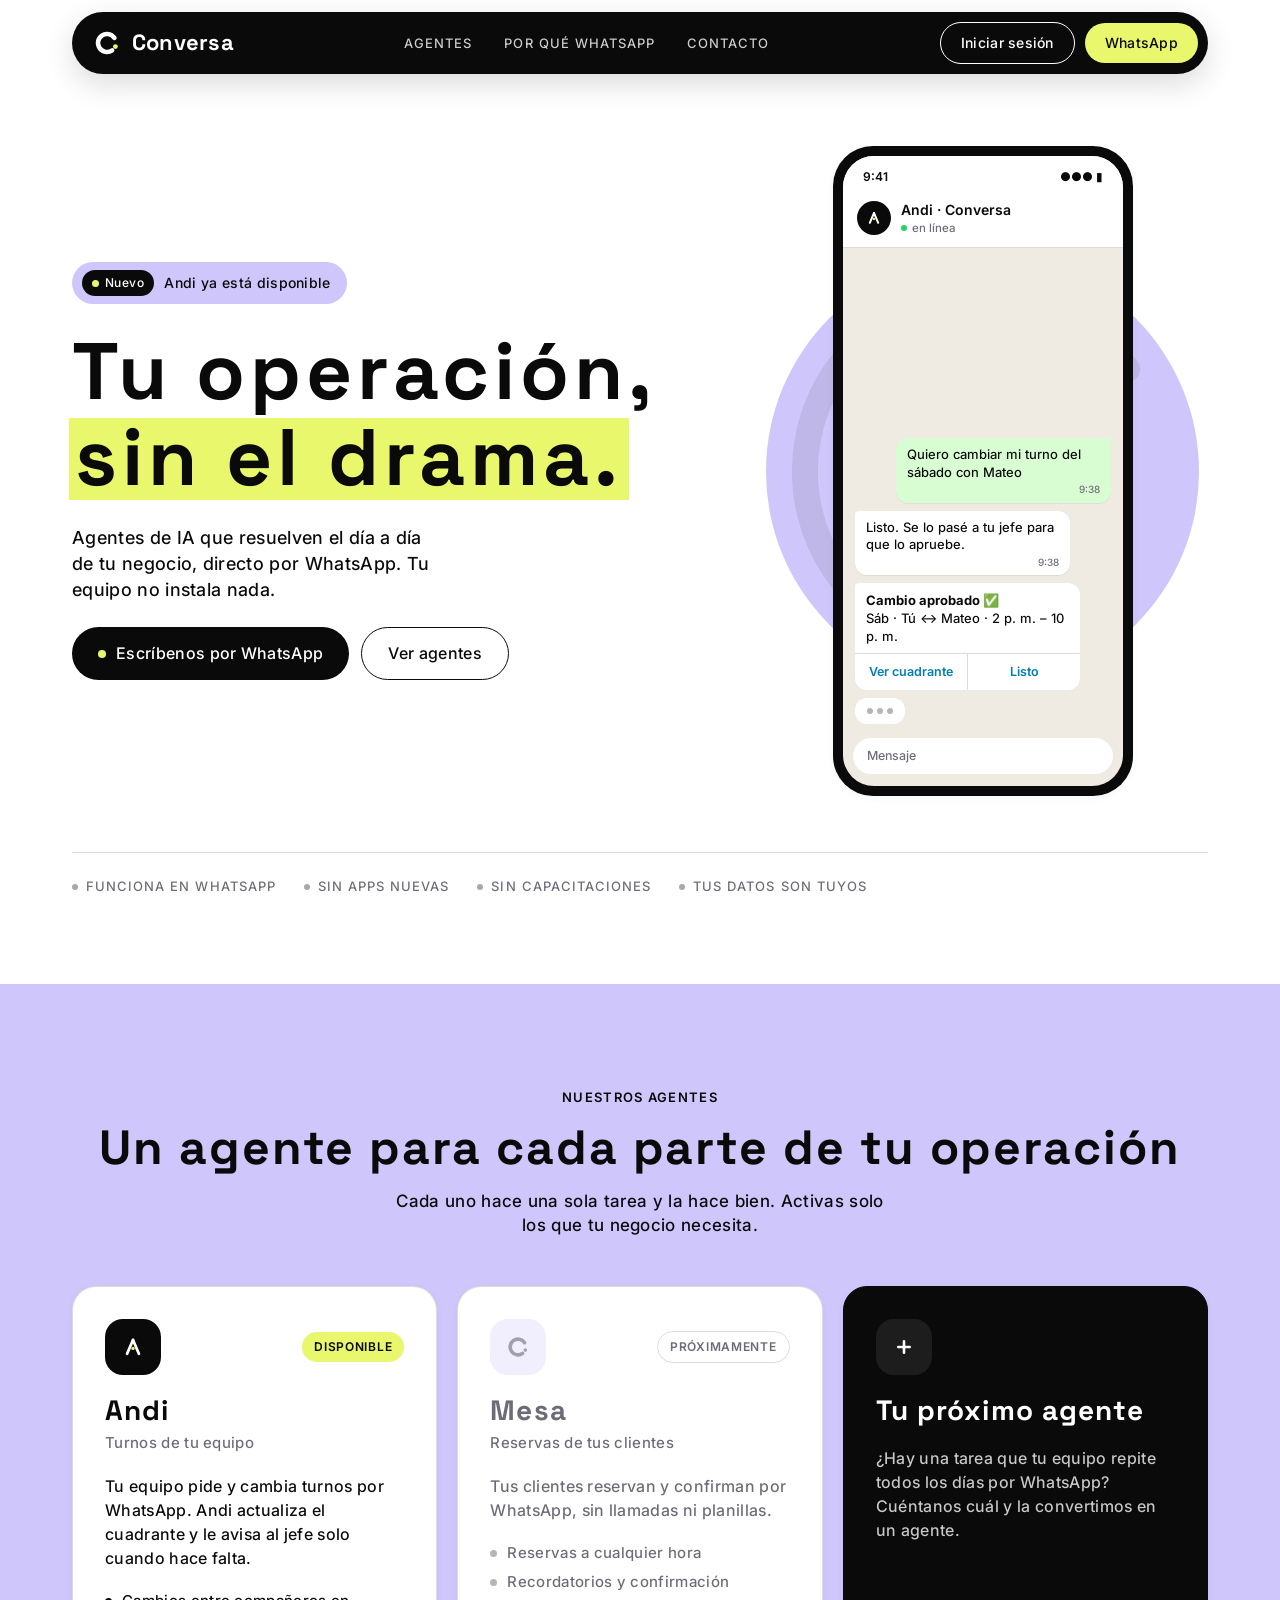
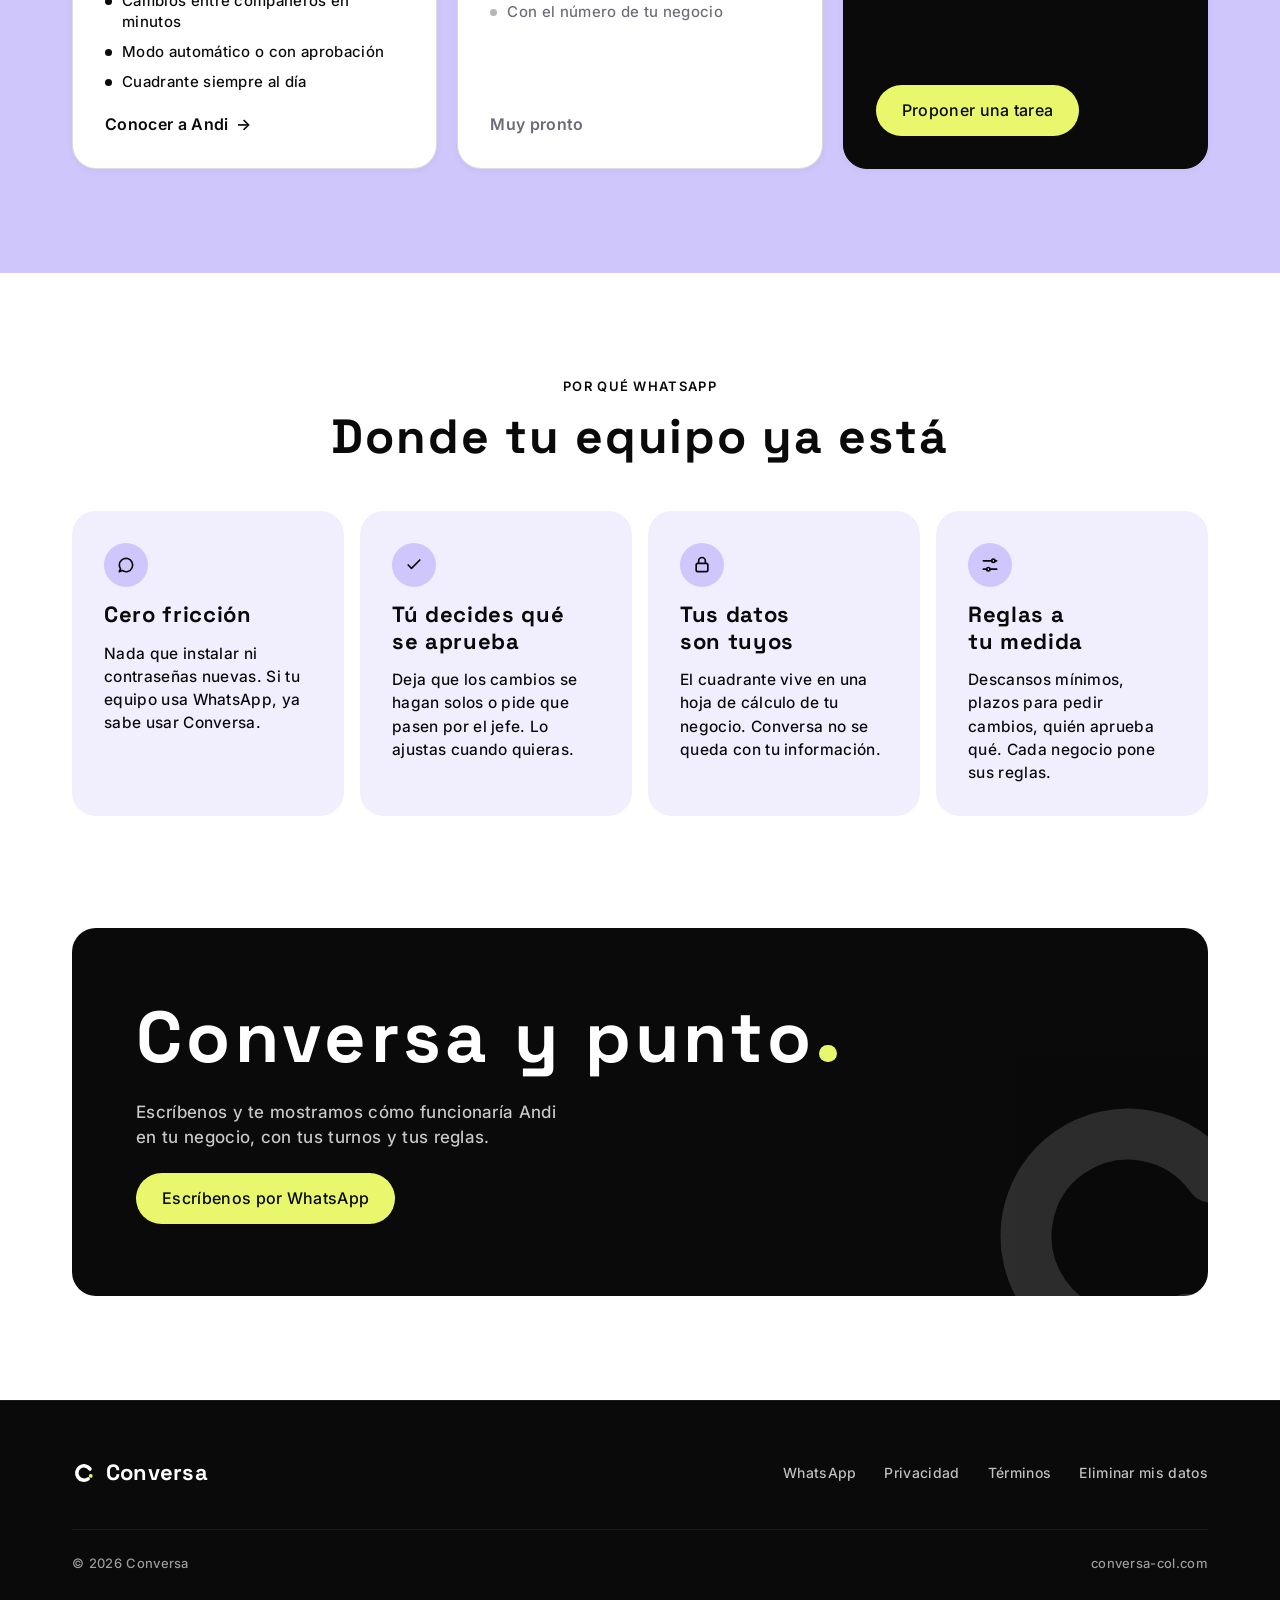
==== commit bd472043: "Landing final (A + nav isla + fade-up), nuevo login dividido y limpieza - index.html + css/home.css:" ====
--- a/index.html
+++ b/index.html
@@ -11,8 +11,11 @@
 <link rel="preconnect" href="https://fonts.gstatic.com" crossorigin>
 <link href="https://fonts.googleapis.com/css2?family=Space+Grotesk:wght@500..700&family=Inter:wght@400..700&display=swap" rel="stylesheet">
 <link rel="stylesheet" href="css/home.css">
+<script src="js/home.js" defer></script>
 </head>
 <body>
+
+<a class="saltar" href="#contenido">Saltar al contenido</a>
 
 <header class="nav">
   <div class="wrap nav-inner">
@@ -29,13 +32,13 @@
       <a href="#contacto">Contacto</a>
     </nav>
     <div class="nav-acciones">
-      <a class="btn btn-borde btn-sm" href="#">Iniciar sesión</a>
+      <a class="btn btn-borde btn-sm" href="/login.html">Iniciar sesión</a>
       <a class="btn btn-lima btn-sm" href="https://wa.me/573053060642?text=Hola%2C%20quiero%20conocer%20a%20Andi" target="_blank" rel="noopener">WhatsApp</a>
     </div>
   </div>
 </header>
 
-<main>
+<main id="contenido">
   <section class="hero">
     <div class="wrap">
       <div class="hero-grid">
@@ -49,7 +52,7 @@
           </div>
         </div>
 
-        <div class="escena" aria-label="Ejemplo de conversación con Andi en WhatsApp">
+        <div class="escena" role="img" aria-label="Ejemplo de conversación con Andi en WhatsApp">
           <div class="disco" aria-hidden="true">
             <svg viewBox="0 0 100 100" fill="none">
               <circle cx="50" cy="50" r="41" stroke="#0A0A0B" stroke-opacity=".08" stroke-width="6" stroke-linecap="round" stroke-dasharray="193 65" transform="rotate(55 50 50)"/>
@@ -170,7 +173,7 @@
         <span class="kicker">Por qué WhatsApp</span>
         <h2 class="titulo">Donde tu equipo ya está</h2>
       </div>
-      <div class="carrusel">
+      <div class="carrusel" tabindex="0" role="region" aria-label="Principios de Conversa">
         <article class="principio">
           <div class="marca-p"><svg viewBox="0 0 24 24" width="20" height="20" fill="none" stroke="#0A0A0B" stroke-width="2" stroke-linecap="round" stroke-linejoin="round" aria-hidden="true"><path d="M4 12a8 8 0 1 1 3.3 6.5L4 20l1.4-3.4A8 8 0 0 1 4 12z"/></svg></div>
           <h3>Cero fricción</h3>
--- a/css/home.css
+++ b/css/home.css
@@ -216,3 +216,56 @@
 @media (prefers-reduced-motion:reduce){
   *{animation:none!important;transition:none!important;scroll-behavior:auto!important}
 }
+
+/* =====================================================================
+   Versión final (rediseno-going): mejoras de accesibilidad / táctiles,
+   nav tipo isla flotante y entrada suave al hacer scroll.
+   ===================================================================== */
+
+/* Nav tipo isla flotante (tinta, píldora, separado del borde superior) */
+.nav{
+  background:transparent;margin-top:12px;
+  top:calc(env(safe-area-inset-top,0px) + 12px);
+  padding-inline:var(--gutter);
+}
+.nav .nav-inner{
+  max-width:calc(var(--max) - 2 * var(--gutter));
+  background:var(--tinta);border-radius:var(--r-pill);
+  padding:10px 10px 10px 20px;
+  box-shadow:0 10px 30px rgba(10,10,11,.14);
+}
+
+/* Las anclas no quedan debajo del nav: borde inferior de la isla
+   (12px de separación + alto de la isla) en cada breakpoint */
+:root{--alto-nav:74px}
+html{scroll-padding-top:var(--alto-nav)}
+
+/* Botones pequeños con objetivo táctil de 44px en móvil */
+@media (max-width:719.98px){
+  :root{--alto-nav:76px}
+  .btn-sm{min-height:44px}
+}
+
+/* Enlaces del footer: más área táctil sin cambiar cómo se ven
+   (el padding extra se compensa con margen negativo) */
+.footer nav a{display:inline-block;padding-block:12px;margin-block:-12px}
+
+/* "Saltar al contenido": solo visible al recibir foco */
+.saltar{
+  position:absolute;left:16px;top:-200px;z-index:40;
+  background:var(--lima);color:var(--tinta);font-weight:600;font-size:15px;
+  padding:12px 20px;border-radius:var(--r-pill);
+}
+.saltar:focus,.saltar:focus-visible{top:calc(env(safe-area-inset-top,0px) + 12px)}
+
+/* Sin zoom por doble toque en los botones */
+.btn{touch-action:manipulation}
+
+/* Entrada suave al hacer scroll (js/home.js). Solo se ocultan elementos si
+   el JS corrió (añade .revelar-on al <html>); sin JS todo se ve normal. */
+.revelar-on .revelar{
+  opacity:0;transform:translateY(16px);
+  transition:opacity .8s cubic-bezier(.16,1,.3,1), transform .8s cubic-bezier(.16,1,.3,1);
+  transition-delay:calc(var(--i, 0) * 80ms);
+}
+.revelar-on .revelar.visible{opacity:1;transform:none}
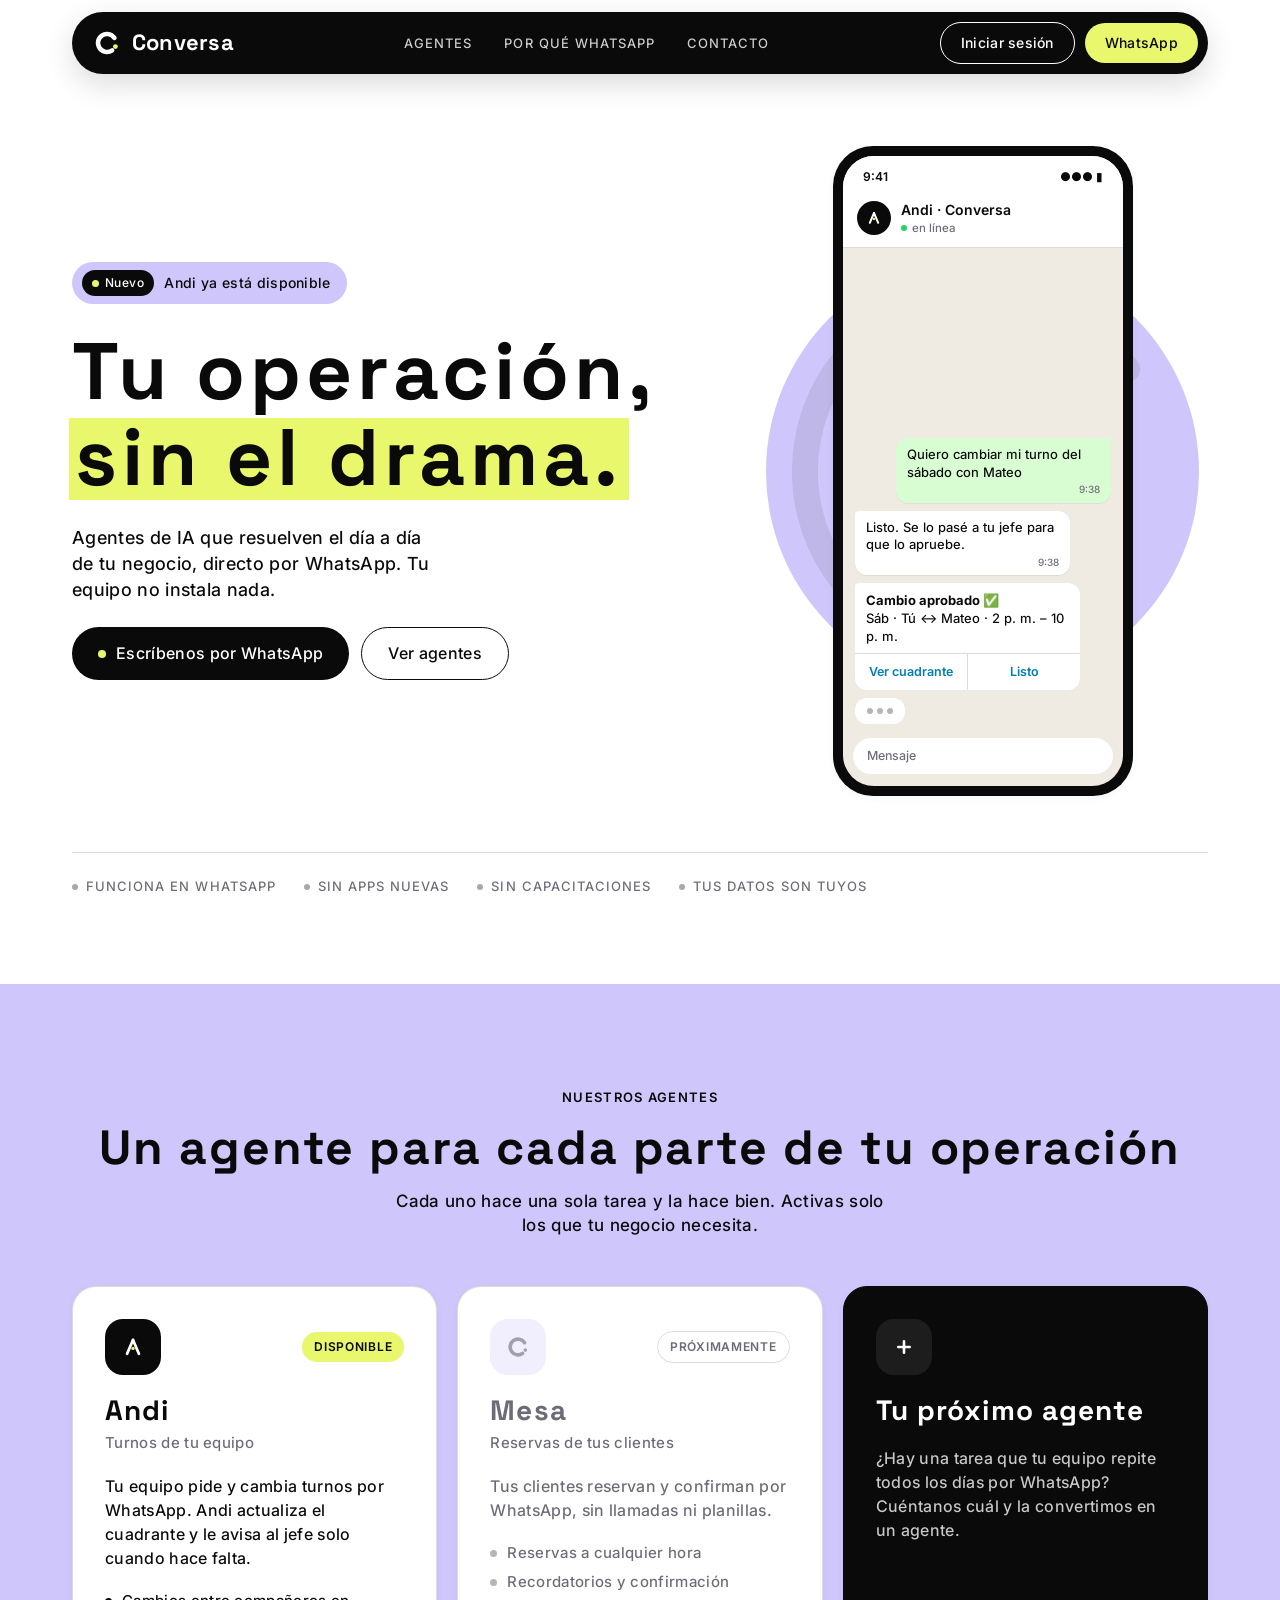
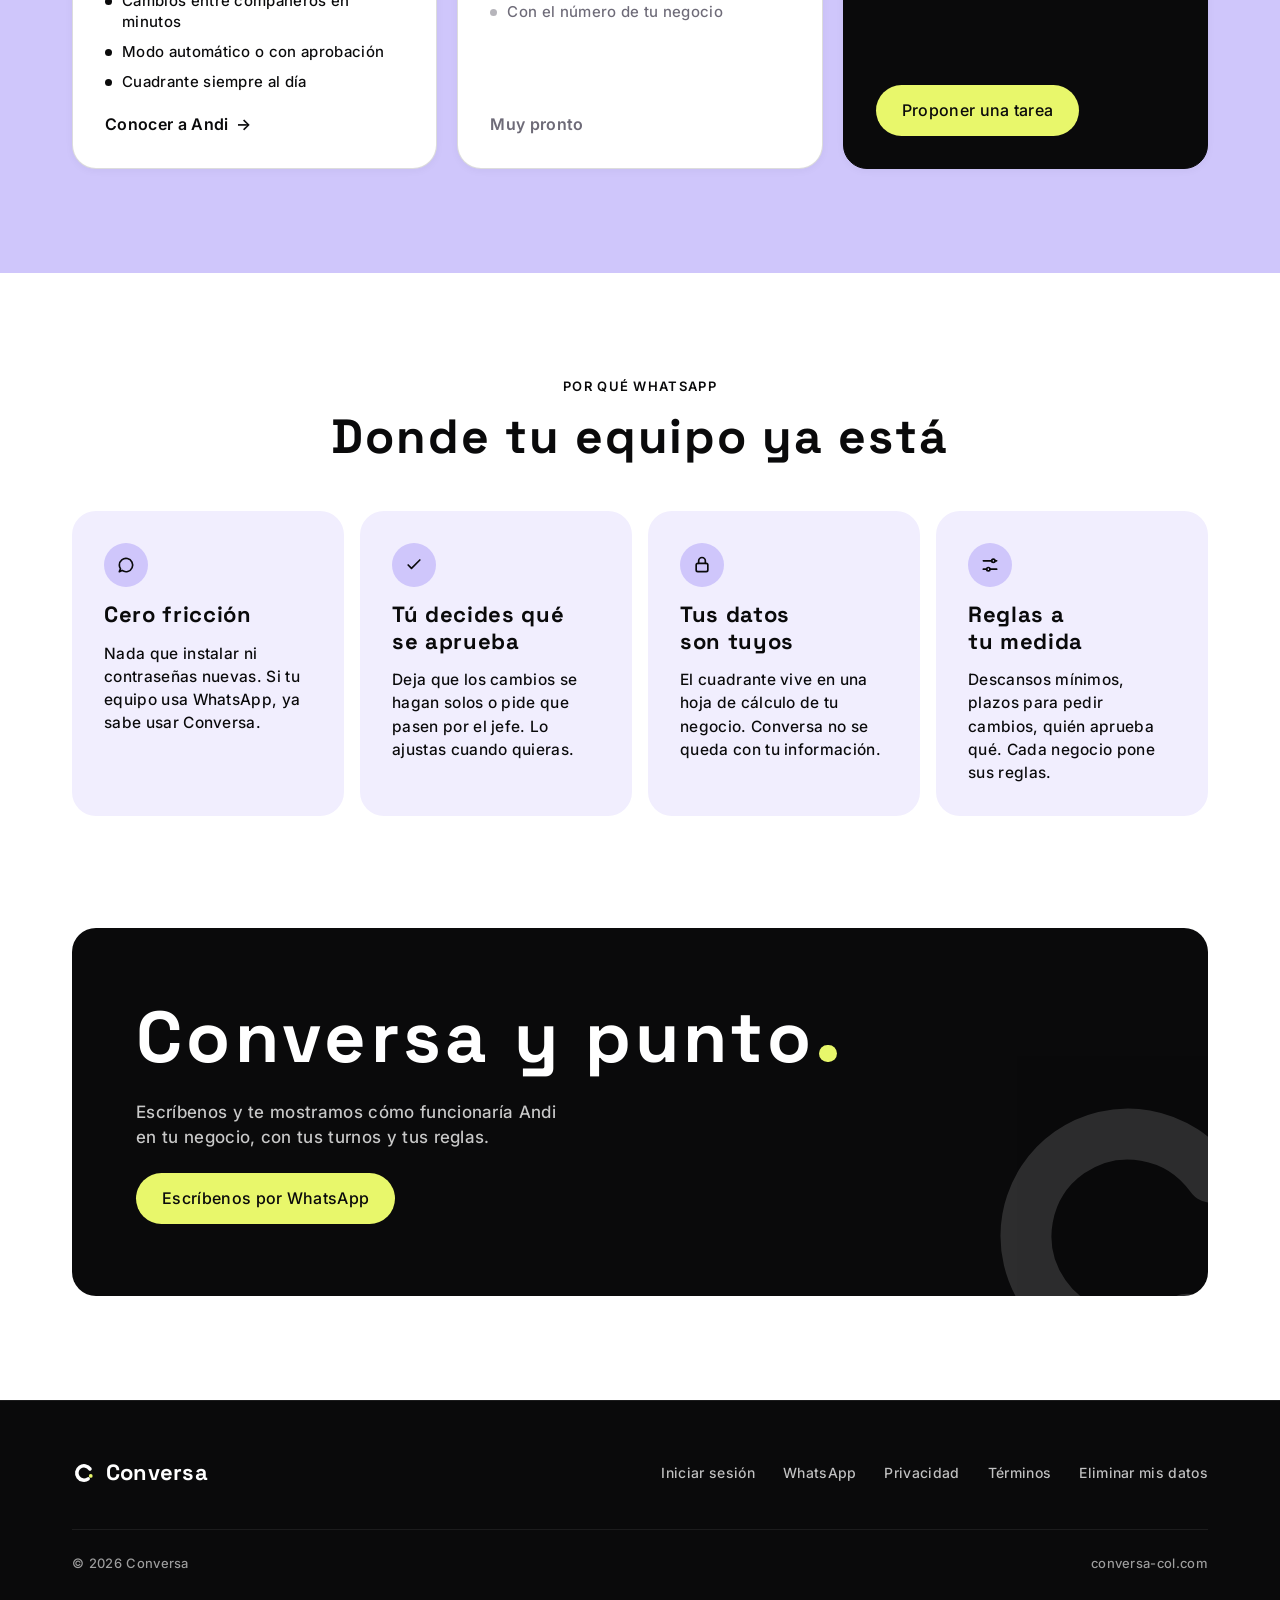
==== commit 3c7f47f8: "Hover con la paleta, "Iniciar sesión" en el footer y botones sin borde - Hover "pasar el mouse = lil" ====
--- a/index.html
+++ b/index.html
@@ -123,7 +123,7 @@
             <li>Modo automático o con aprobación</li>
             <li>Cuadrante siempre al día</li>
           </ul>
-          <span class="enlace">Conocer a Andi <span class="flecha">→</span></span>
+          <span class="enlace"><span class="enlace-texto">Conocer a Andi</span> <span class="flecha">→</span></span>
         </a>
 
         <article class="agente mesa">
@@ -223,6 +223,7 @@
         Conversa
       </a>
       <nav aria-label="Enlaces del sitio">
+        <a href="/login.html">Iniciar sesión</a>
         <a href="https://wa.me/573053060642" target="_blank" rel="noopener">WhatsApp</a>
         <a href="privacidad.html">Privacidad</a>
         <a href="terminos.html">Términos</a>
--- a/css/home.css
+++ b/css/home.css
@@ -269,3 +269,50 @@
   transition-delay:calc(var(--i, 0) * 80ms);
 }
 .revelar-on .revelar.visible{opacity:1;transform:none}
+
+/* =====================================================================
+   Hover y foco con la paleta de Conversa: "pasar el mouse = lila".
+   :hover solo con mouse (hover: hover + pointer: fine) para que en el
+   celular no queden pegados al tocar; :focus-visible siempre, además del
+   outline. Con prefers-reduced-motion la regla global quita transiciones.
+   ===================================================================== */
+.btn{transition:transform .15s ease, background-color .18s ease, color .18s ease, border-color .18s ease}
+.btn .punto{transition:background-color .18s ease}
+.nav-links a,.footer nav a{transition:color .18s ease, opacity .18s ease}
+.agente .enlace-texto{
+  text-decoration:underline 2px transparent;text-underline-offset:4px;
+  transition:text-decoration-color .18s ease;
+}
+
+/* Franja de garantías: cada ítem lleva siempre el mismo padding (fondo
+   transparente) para que el hover no mueva nada. El gap y los márgenes
+   compensan ese padding y la línea superior se dibuja aparte, así
+   en reposo se ve alineada igual que antes. */
+.franja{
+  position:relative;gap:0 4px;margin-inline:-12px;padding-top:19px;margin-bottom:-6px;border-top:0;
+}
+.franja::before{content:"";position:absolute;top:0;left:12px;right:12px;border-top:1px solid var(--borde)}
+.franja span{
+  padding:6px 12px;border-radius:var(--r-pill);background:transparent;
+  transition:background-color .18s ease, color .18s ease;
+}
+.franja span::before{transition:opacity .18s ease}
+
+@media (hover:hover) and (pointer:fine){
+  .btn-tinta:hover{background:var(--lila);color:var(--tinta)}
+  .btn-tinta:hover .punto{background:var(--tinta)}
+  .btn-lima:hover{background:var(--lila);color:var(--tinta)}
+  .btn-borde:hover{background:var(--tinta);color:var(--papel);border-color:var(--tinta)}
+  .nav .btn-borde:hover{background:var(--papel);color:var(--tinta);border-color:var(--papel)}
+  .nav-links a:hover,.footer nav a:hover{color:var(--lima);opacity:1}
+  .agente:hover .enlace-texto{text-decoration-color:var(--lila)}
+  .franja span:hover{background:var(--lila);color:var(--tinta)}
+  .franja span:hover::before{opacity:1}
+}
+.btn-tinta:focus-visible{background:var(--lila);color:var(--tinta)}
+.btn-tinta:focus-visible .punto{background:var(--tinta)}
+.btn-lima:focus-visible{background:var(--lila);color:var(--tinta)}
+.btn-borde:focus-visible{background:var(--tinta);color:var(--papel);border-color:var(--tinta)}
+.nav .btn-borde:focus-visible{background:var(--papel);color:var(--tinta);border-color:var(--papel)}
+.nav-links a:focus-visible,.footer nav a:focus-visible{color:var(--lima);opacity:1}
+.agente:focus-visible .enlace-texto{text-decoration-color:var(--lila)}
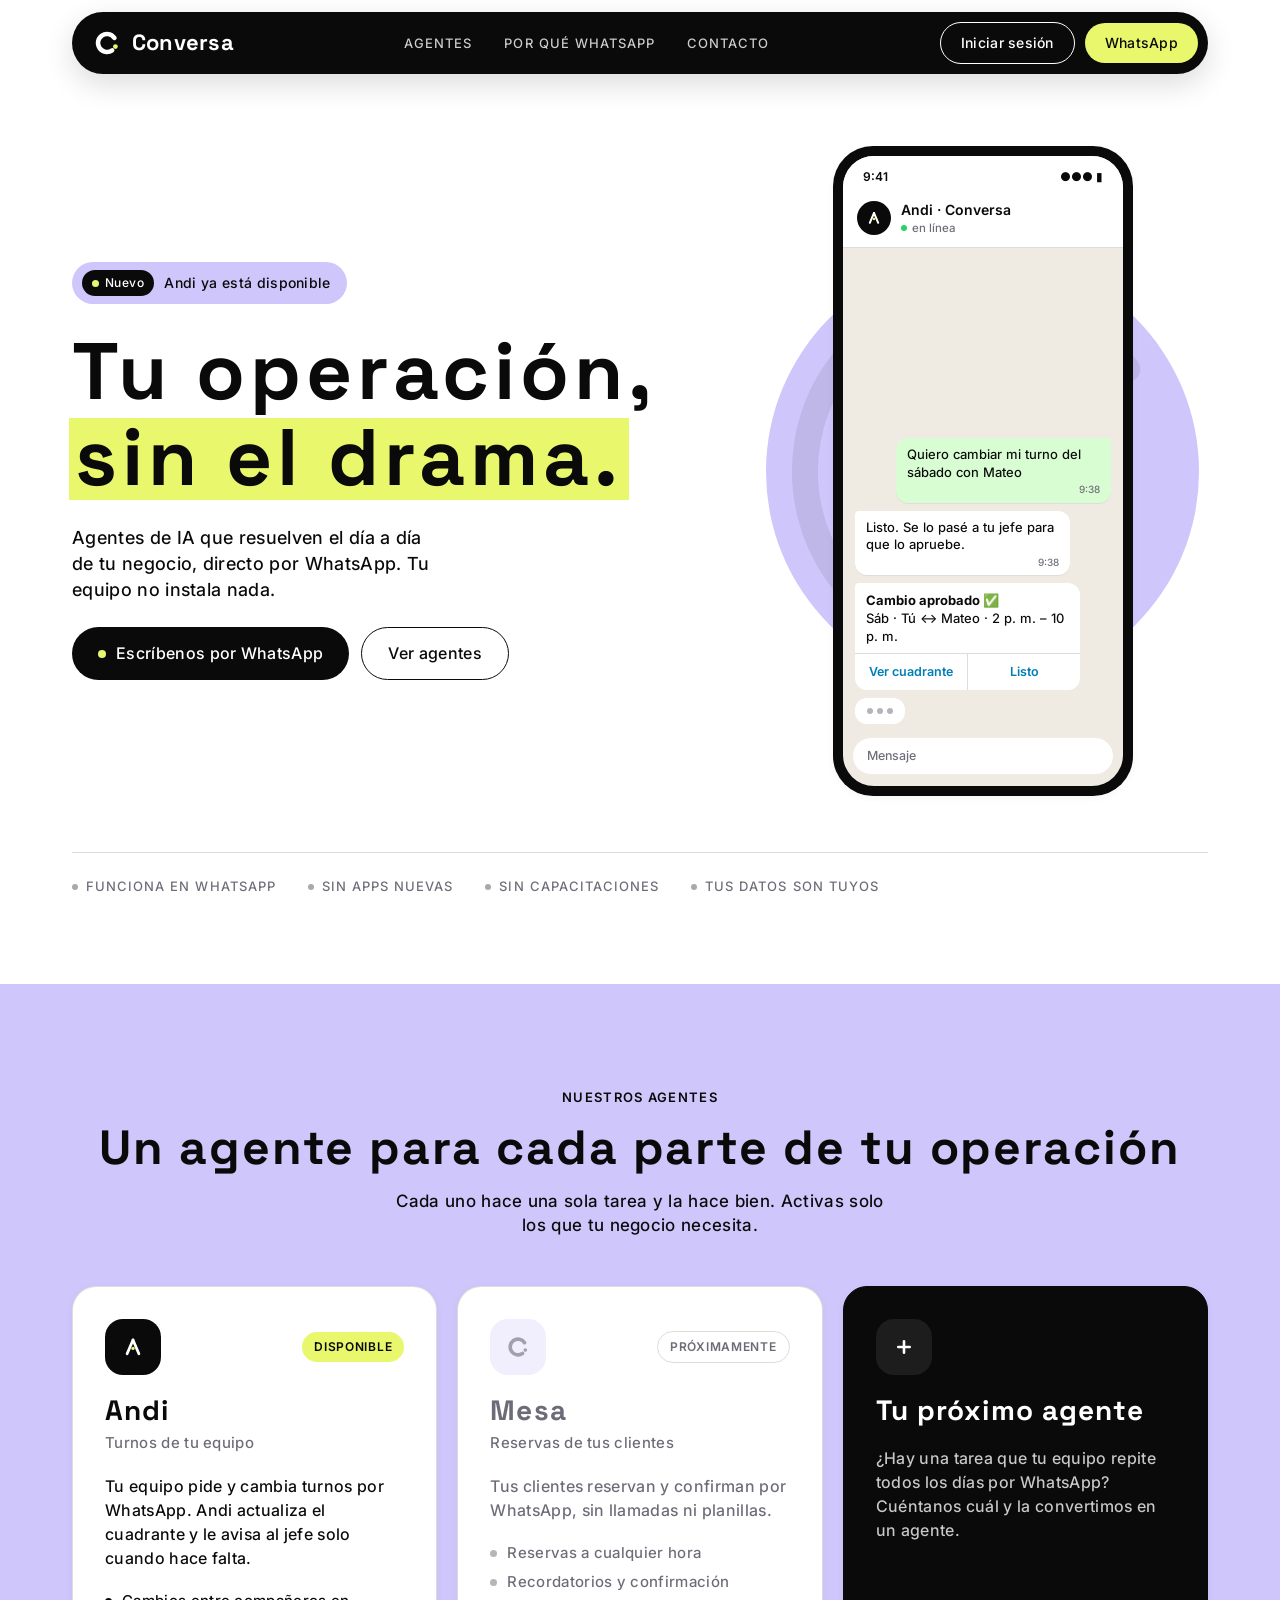
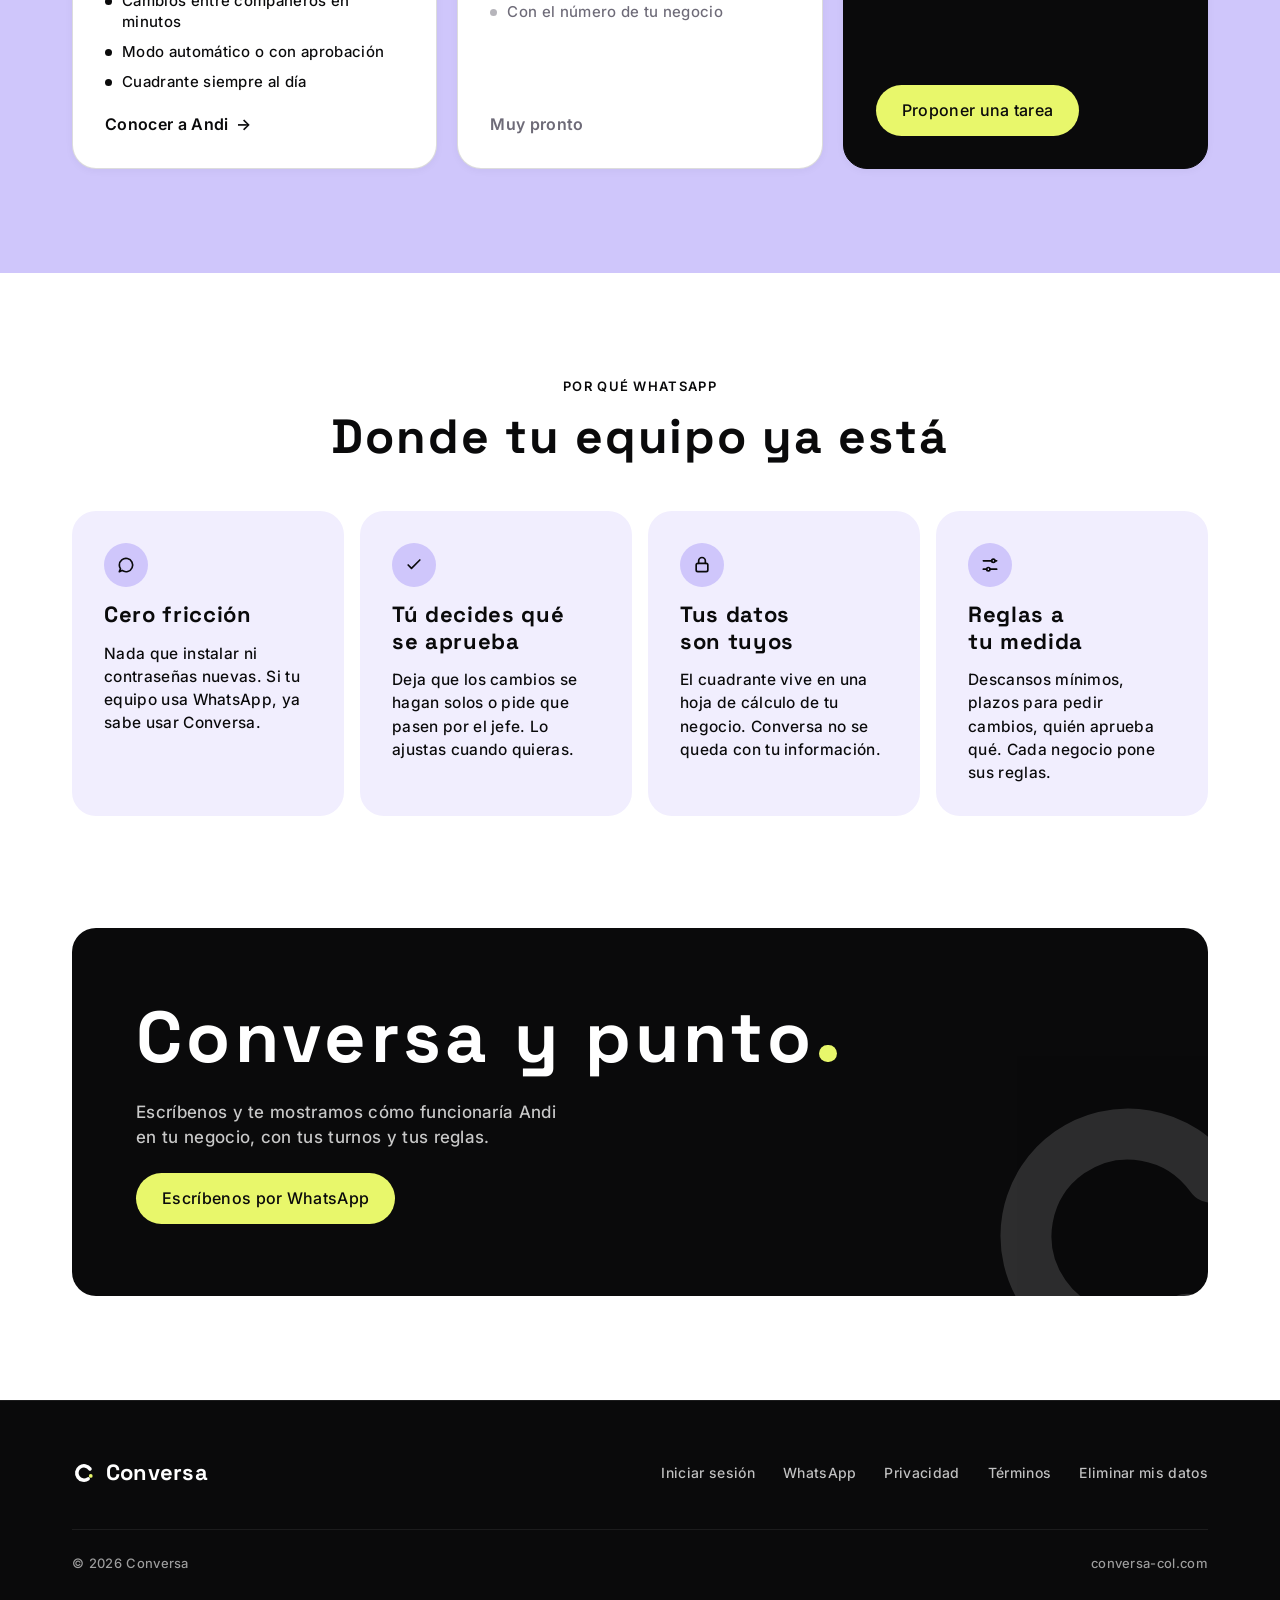
==== commit 9e1ffdbd: "Isla en celular: muestra Iniciar sesión (píldora lima) y oculta WhatsApp - Bajo 768px la isla solo l" ====
--- a/index.html
+++ b/index.html
@@ -32,8 +32,8 @@
       <a href="#contacto">Contacto</a>
     </nav>
     <div class="nav-acciones">
-      <a class="btn btn-borde btn-sm" href="/login.html">Iniciar sesión</a>
-      <a class="btn btn-lima btn-sm" href="https://wa.me/573053060642?text=Hola%2C%20quiero%20conocer%20a%20Andi" target="_blank" rel="noopener">WhatsApp</a>
+      <a class="btn btn-borde btn-sm nav-login" href="https://app.conversa-col.com/login">Iniciar sesión</a>
+      <a class="btn btn-lima btn-sm nav-wa" href="https://wa.me/573053060642?text=Hola%2C%20quiero%20conocer%20a%20Andi" target="_blank" rel="noopener">WhatsApp</a>
     </div>
   </div>
 </header>
@@ -223,7 +223,7 @@
         Conversa
       </a>
       <nav aria-label="Enlaces del sitio">
-        <a href="/login.html">Iniciar sesión</a>
+        <a href="https://app.conversa-col.com/login">Iniciar sesión</a>
         <a href="https://wa.me/573053060642" target="_blank" rel="noopener">WhatsApp</a>
         <a href="privacidad.html">Privacidad</a>
         <a href="terminos.html">Términos</a>
--- a/css/home.css
+++ b/css/home.css
@@ -55,7 +55,6 @@
 .nav-links a{opacity:.8}
 .nav-links a:hover{opacity:1}
 .nav-acciones{display:flex;gap:10px;align-items:center}
-.nav-acciones .btn-borde{display:none}
 
 /* ---------- Hero ---------- */
 .hero{padding-block:48px 64px;overflow:hidden}
@@ -195,7 +194,6 @@
 /* ---------- Tablet / desktop ---------- */
 @media (min-width:720px){
   :root{--gutter:32px}
-  .nav-acciones .btn-borde{display:inline-flex}
   .agentes{grid-template-columns:repeat(2,1fr)}
   .agente.tuyo{grid-column:1 / -1}
   .carrusel{grid-auto-flow:row;grid-template-columns:repeat(2,1fr);overflow:visible;margin-inline:0;padding-inline:0}
@@ -284,19 +282,15 @@
   transition:text-decoration-color .18s ease;
 }
 
-/* Franja de garantías: cada ítem lleva siempre el mismo padding (fondo
-   transparente) para que el hover no mueva nada. El gap y los márgenes
-   compensan ese padding y la línea superior se dibuja aparte, así
-   en reposo se ve alineada igual que antes. */
-.franja{
-  position:relative;gap:0 4px;margin-inline:-12px;padding-top:19px;margin-bottom:-6px;border-top:0;
-}
-.franja::before{content:"";position:absolute;top:0;left:12px;right:12px;border-top:1px solid var(--borde)}
+/* Franja de garantías: "foco" al pasar el mouse. En reposo se ve igual que
+   siempre; el ítem señalado crece desde su borde izquierdo y los demás se
+   atenúan. */
+:root{--suave:cubic-bezier(.22,.61,.36,1)}
 .franja span{
-  padding:6px 12px;border-radius:var(--r-pill);background:transparent;
-  transition:background-color .18s ease, color .18s ease;
-}
-.franja span::before{transition:opacity .18s ease}
+  transform-origin:left center;
+  transition:transform .4s var(--suave), color .4s var(--suave), opacity .4s var(--suave);
+}
+.franja span::before{transition:opacity .4s var(--suave)}
 
 @media (hover:hover) and (pointer:fine){
   .btn-tinta:hover{background:var(--lila);color:var(--tinta)}
@@ -306,7 +300,10 @@
   .nav .btn-borde:hover{background:var(--papel);color:var(--tinta);border-color:var(--papel)}
   .nav-links a:hover,.footer nav a:hover{color:var(--lima);opacity:1}
   .agente:hover .enlace-texto{text-decoration-color:var(--lila)}
-  .franja span:hover{background:var(--lila);color:var(--tinta)}
+  /* El ítem crecido (115%) no debe tocar al siguiente: 32px en vez de 28px */
+  .franja{column-gap:32px}
+  .franja:hover span{opacity:.45}
+  .franja span:hover{opacity:1;transform:scale(1.15);color:var(--tinta)}
   .franja span:hover::before{opacity:1}
 }
 .btn-tinta:focus-visible{background:var(--lila);color:var(--tinta)}
@@ -316,3 +313,32 @@
 .nav .btn-borde:focus-visible{background:var(--papel);color:var(--tinta);border-color:var(--papel)}
 .nav-links a:focus-visible,.footer nav a:focus-visible{color:var(--lima);opacity:1}
 .agente:focus-visible .enlace-texto{text-decoration-color:var(--lila)}
+
+/* Con movimiento reducido: el ítem de la franja cambia color y opacidad,
+   pero no crece. */
+@media (prefers-reduced-motion:reduce){
+  .franja span:hover{transform:none}
+}
+
+/* =====================================================================
+   Isla en celular (< 768px): solo "Iniciar sesión", como píldora lima.
+   WhatsApp sale de la isla porque el CTA grande del hero ya lo cubre.
+   Desde 768px la isla muestra ambos botones como siempre.
+   ===================================================================== */
+.nav :focus-visible{outline-color:var(--lima)}
+@media (max-width:767.98px){
+  .nav-acciones .nav-wa{display:none}
+  .nav .nav-login{background:var(--lima);color:var(--tinta);border-color:var(--lima)}
+  .nav .nav-login:focus-visible{background:var(--lila);color:var(--tinta);border-color:var(--lila)}
+  .nav .nav-inner{gap:12px}
+}
+@media (max-width:767.98px) and (hover:hover) and (pointer:fine){
+  .nav .nav-login:hover{background:var(--lila);color:var(--tinta);border-color:var(--lila)}
+}
+/* Celulares de menos de 360px: logo y botón un poco más compactos para que
+   quepan en la isla sin desbordarse */
+@media (max-width:359.98px){
+  .nav .nav-inner{gap:8px;padding-left:16px}
+  .nav .marca{font-size:20px;gap:8px}
+  .nav .nav-login{padding-inline:14px}
+}
